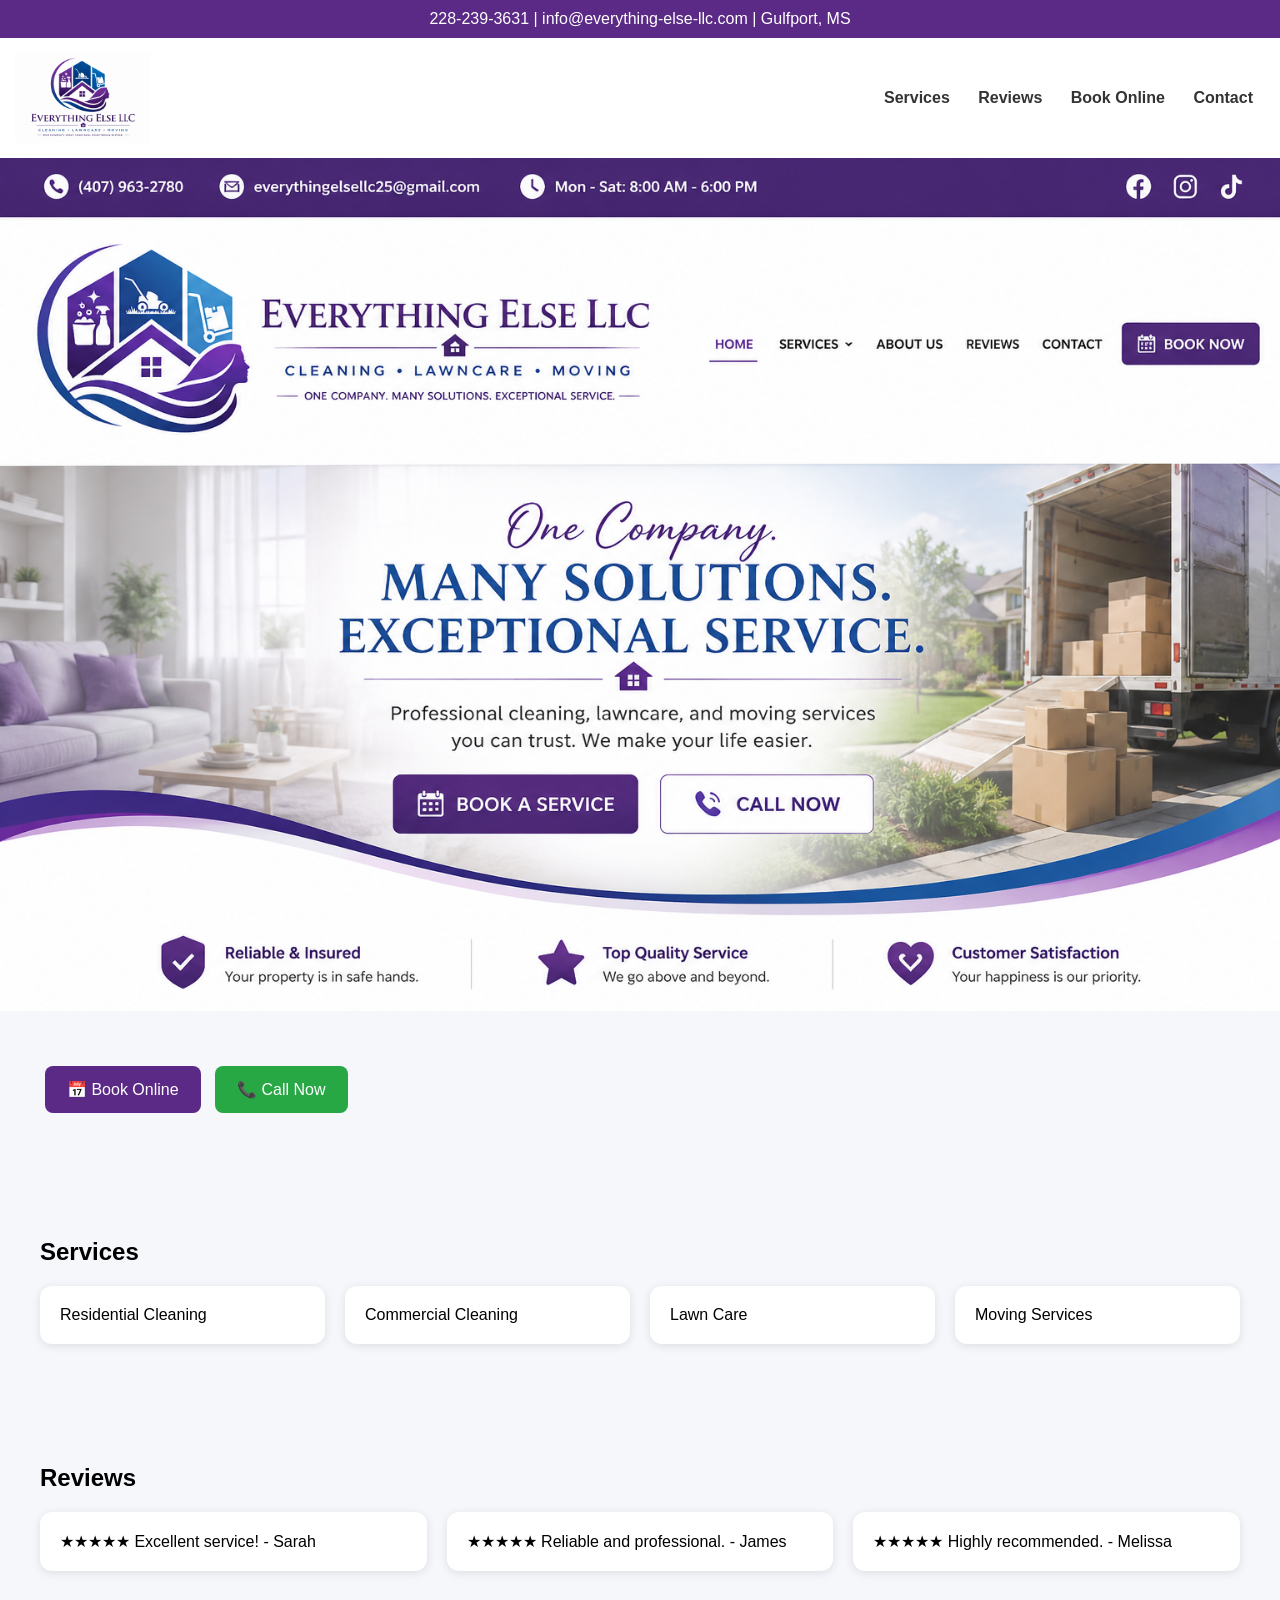
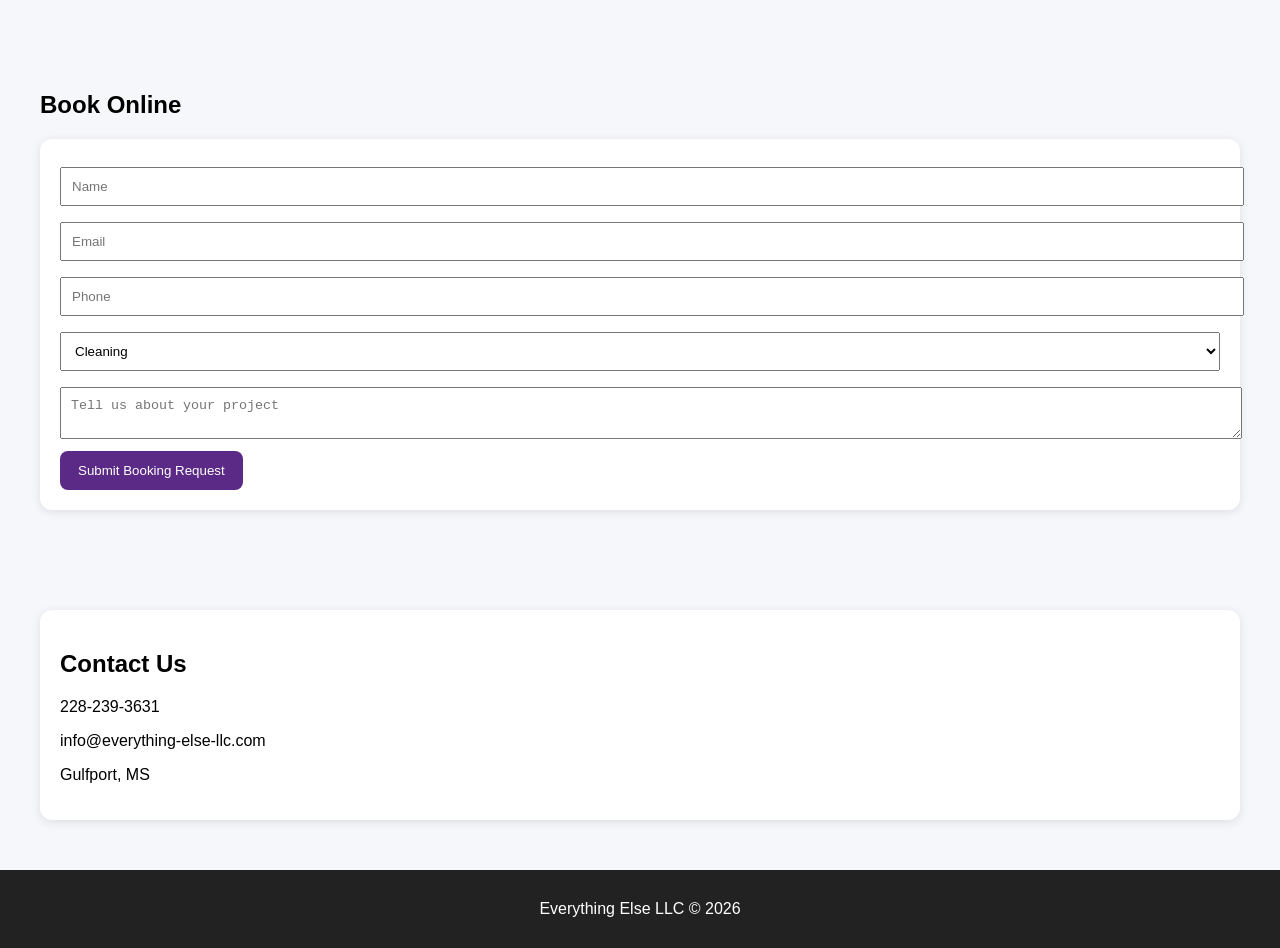
==== index.html @ c2c545cd "Add files via upload" ====
<!DOCTYPE html>
<html>
<head>
<title>Everything Else LLC</title>
<link rel="stylesheet" href="style.css">
</head>
<body>
<div class="topbar">228-239-3631 | info@everything-else-llc.com | Gulfport, MS</div>

<header>
<img src="logo.png" class="logo" alt="Everything Else LLC Logo">
<nav>
<a href="#services">Services</a>
<a href="#reviews">Reviews</a>
<a href="#booking">Book Online</a>
<a href="#contact">Contact</a>
</nav>
</header>

<section class="hero">
<img src="header-image.png" alt="Header Image">
</section>

<section class="section">
<a class="btn book" href="#booking">📅 Book Online</a>
<a class="btn call" href="tel:2282393631">📞 Call Now</a>
</section>

<section id="services" class="section">
<h2>Services</h2>
<div class="grid">
<div class="card">Residential Cleaning</div>
<div class="card">Commercial Cleaning</div>
<div class="card">Lawn Care</div>
<div class="card">Moving Services</div>
</div>
</section>

<section id="reviews" class="section">
<h2>Reviews</h2>
<div class="grid">
<div class="card">★★★★★ Excellent service! - Sarah</div>
<div class="card">★★★★★ Reliable and professional. - James</div>
<div class="card">★★★★★ Highly recommended. - Melissa</div>
</div>
</section>

<section id="booking" class="section">
<h2>Book Online</h2>
<form action="https://formsubmit.co/info@everything-else-llc.com" method="POST" class="card">
<input name="name" placeholder="Name" required>
<input name="email" type="email" placeholder="Email" required>
<input name="phone" placeholder="Phone" required>
<select name="service">
<option>Cleaning</option>
<option>Lawn Care</option>
<option>Moving</option>
</select>
<textarea name="message" placeholder="Tell us about your project"></textarea>
<button type="submit">Submit Booking Request</button>
</form>
</section>

<section id="contact" class="section">
<div class="card">
<h2>Contact Us</h2>
<p>228-239-3631</p>
<p>info@everything-else-llc.com</p>
<p>Gulfport, MS</p>
</div>
</section>

<footer>Everything Else LLC © 2026</footer>
</body>
</html>
---- style.css ----
body{margin:0;font-family:Arial,sans-serif;background:#f5f7fb}
.topbar{background:#5b2a86;color:white;padding:10px;text-align:center}
header{background:white;padding:15px;display:flex;align-items:center;justify-content:space-between;flex-wrap:wrap}
.logo{height:90px}
nav a{margin:0 12px;text-decoration:none;color:#333;font-weight:bold}
.hero img{width:100%;display:block}
.section{max-width:1200px;margin:auto;padding:50px 20px}
.grid{display:grid;grid-template-columns:repeat(auto-fit,minmax(250px,1fr));gap:20px}
.card{background:white;padding:20px;border-radius:12px;box-shadow:0 2px 10px rgba(0,0,0,.1)}
.btn{display:inline-block;padding:14px 22px;border-radius:8px;text-decoration:none;color:white;margin:5px}
.book{background:#5b2a86}.call{background:#28a745}
footer{background:#222;color:white;text-align:center;padding:30px}
input,select,textarea{width:100%;padding:10px;margin:8px 0}
button{background:#5b2a86;color:white;border:none;padding:12px 18px;border-radius:8px}
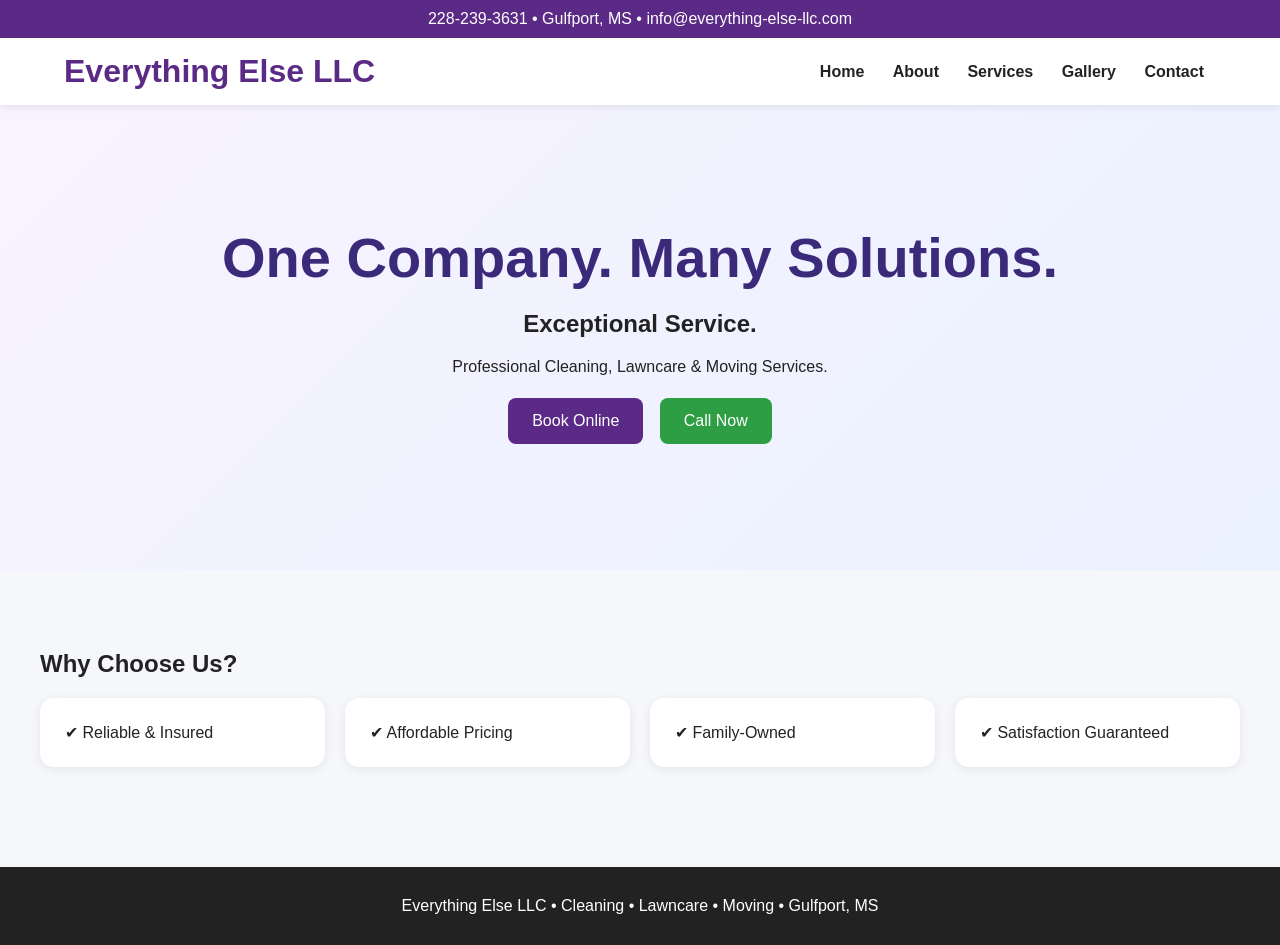
==== commit 111ac2a1: "Add files via upload" ====
--- a/index.html
+++ b/index.html
@@ -1,76 +1,31 @@
+<!DOCTYPE html><html><head><title>Home</title><link rel='stylesheet' href='style.css'></head>
+<body>
+<div class='topbar'>228-239-3631 • Gulfport, MS • info@everything-else-llc.com</div>
+<header><div class='logo'>Everything Else LLC</div>
+<nav>
+<a href='index.html'>Home</a>
+<a href='about.html'>About</a>
+<a href='services.html'>Services</a>
+<a href='gallery.html'>Gallery</a>
+<a href='contact.html'>Contact</a>
+</nav></header>
 
-<!DOCTYPE html>
-<html>
-<head>
-<title>Everything Else LLC</title>
-<link rel="stylesheet" href="style.css">
-</head>
-<body>
-<div class="topbar">228-239-3631 | info@everything-else-llc.com | Gulfport, MS</div>
+<section class='hero'>
+<h1>One Company. Many Solutions.</h1>
+<h2>Exceptional Service.</h2>
+<p>Professional Cleaning, Lawncare & Moving Services.</p>
+<a class='btn book' href='contact.html'>Book Online</a>
+<a class='btn call' href='tel:2282393631'>Call Now</a>
+</section>
+<div class='container'>
+<h2>Why Choose Us?</h2>
+<div class='grid'>
+<div class='card'>✔ Reliable & Insured</div>
+<div class='card'>✔ Affordable Pricing</div>
+<div class='card'>✔ Family-Owned</div>
+<div class='card'>✔ Satisfaction Guaranteed</div>
+</div>
+</div>
 
-<header>
-<img src="logo.png" class="logo" alt="Everything Else LLC Logo">
-<nav>
-<a href="#services">Services</a>
-<a href="#reviews">Reviews</a>
-<a href="#booking">Book Online</a>
-<a href="#contact">Contact</a>
-</nav>
-</header>
-
-<section class="hero">
-<img src="header-image.png" alt="Header Image">
-</section>
-
-<section class="section">
-<a class="btn book" href="#booking">📅 Book Online</a>
-<a class="btn call" href="tel:2282393631">📞 Call Now</a>
-</section>
-
-<section id="services" class="section">
-<h2>Services</h2>
-<div class="grid">
-<div class="card">Residential Cleaning</div>
-<div class="card">Commercial Cleaning</div>
-<div class="card">Lawn Care</div>
-<div class="card">Moving Services</div>
-</div>
-</section>
-
-<section id="reviews" class="section">
-<h2>Reviews</h2>
-<div class="grid">
-<div class="card">★★★★★ Excellent service! - Sarah</div>
-<div class="card">★★★★★ Reliable and professional. - James</div>
-<div class="card">★★★★★ Highly recommended. - Melissa</div>
-</div>
-</section>
-
-<section id="booking" class="section">
-<h2>Book Online</h2>
-<form action="https://formsubmit.co/info@everything-else-llc.com" method="POST" class="card">
-<input name="name" placeholder="Name" required>
-<input name="email" type="email" placeholder="Email" required>
-<input name="phone" placeholder="Phone" required>
-<select name="service">
-<option>Cleaning</option>
-<option>Lawn Care</option>
-<option>Moving</option>
-</select>
-<textarea name="message" placeholder="Tell us about your project"></textarea>
-<button type="submit">Submit Booking Request</button>
-</form>
-</section>
-
-<section id="contact" class="section">
-<div class="card">
-<h2>Contact Us</h2>
-<p>228-239-3631</p>
-<p>info@everything-else-llc.com</p>
-<p>Gulfport, MS</p>
-</div>
-</section>
-
-<footer>Everything Else LLC © 2026</footer>
-</body>
-</html>
+<footer>Everything Else LLC • Cleaning • Lawncare • Moving • Gulfport, MS</footer>
+</body></html>
--- a/style.css
+++ b/style.css
@@ -1,15 +1,18 @@
 
-body{margin:0;font-family:Arial,sans-serif;background:#f5f7fb}
-.topbar{background:#5b2a86;color:white;padding:10px;text-align:center}
-header{background:white;padding:15px;display:flex;align-items:center;justify-content:space-between;flex-wrap:wrap}
-.logo{height:90px}
-nav a{margin:0 12px;text-decoration:none;color:#333;font-weight:bold}
-.hero img{width:100%;display:block}
-.section{max-width:1200px;margin:auto;padding:50px 20px}
+body{margin:0;font-family:Arial,sans-serif;background:#f5f7fb;color:#222}
+.topbar{background:#5b2a86;color:#fff;padding:10px;text-align:center}
+header{background:#fff;display:flex;justify-content:space-between;align-items:center;padding:15px 5%;box-shadow:0 2px 8px rgba(0,0,0,.08);position:sticky;top:0}
+.logo{font-size:32px;font-weight:bold;color:#5b2a86}
+nav a{margin:0 12px;text-decoration:none;color:#222;font-weight:bold}
+.hero{padding:120px 20px;text-align:center;background:linear-gradient(135deg,#f8f3ff,#eaf1ff)}
+.hero h1{font-size:56px;margin:0;color:#3b2a7a}
+.btn{display:inline-block;padding:14px 24px;border-radius:8px;text-decoration:none;color:#fff;margin:6px}
+.book{background:#5b2a86}.call{background:#2e9e44}
+.container{max-width:1200px;margin:auto;padding:60px 20px}
 .grid{display:grid;grid-template-columns:repeat(auto-fit,minmax(250px,1fr));gap:20px}
-.card{background:white;padding:20px;border-radius:12px;box-shadow:0 2px 10px rgba(0,0,0,.1)}
-.btn{display:inline-block;padding:14px 22px;border-radius:8px;text-decoration:none;color:white;margin:5px}
-.book{background:#5b2a86}.call{background:#28a745}
-footer{background:#222;color:white;text-align:center;padding:30px}
-input,select,textarea{width:100%;padding:10px;margin:8px 0}
-button{background:#5b2a86;color:white;border:none;padding:12px 18px;border-radius:8px}
+.card{background:#fff;padding:25px;border-radius:14px;box-shadow:0 2px 10px rgba(0,0,0,.08)}
+.gallery{height:220px;background:#ddd;border-radius:12px;display:flex;align-items:center;justify-content:center}
+.testimonial{border-left:4px solid #5b2a86}
+form input,form textarea,form select{width:100%;padding:12px;margin:8px 0}
+button{background:#5b2a86;color:#fff;border:none;padding:14px 20px;border-radius:8px}
+footer{background:#222;color:#fff;text-align:center;padding:30px;margin-top:40px}
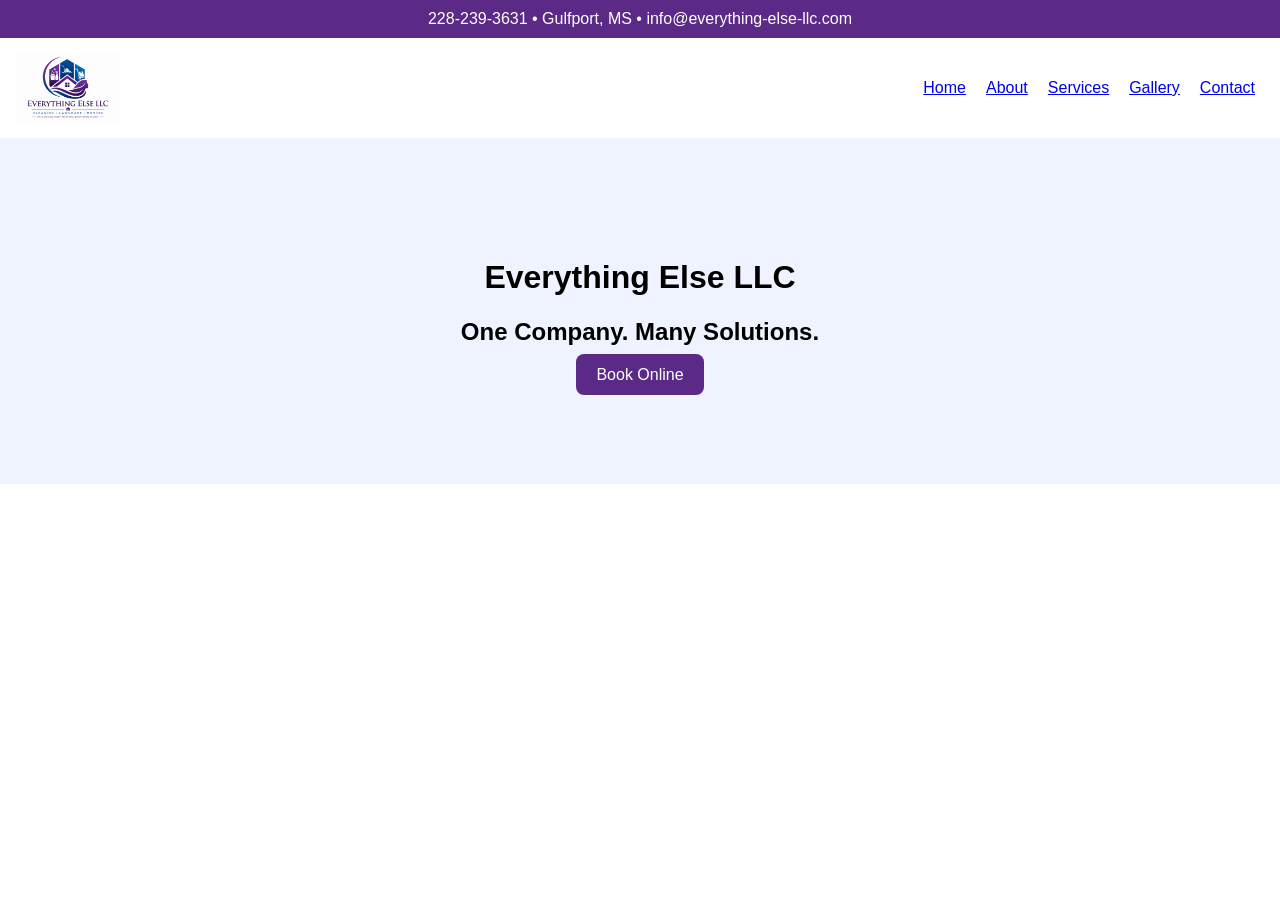
==== commit 58461456: "Add files via upload" ====
--- a/index.html
+++ b/index.html
@@ -1,31 +1 @@
-<!DOCTYPE html><html><head><title>Home</title><link rel='stylesheet' href='style.css'></head>
-<body>
-<div class='topbar'>228-239-3631 • Gulfport, MS • info@everything-else-llc.com</div>
-<header><div class='logo'>Everything Else LLC</div>
-<nav>
-<a href='index.html'>Home</a>
-<a href='about.html'>About</a>
-<a href='services.html'>Services</a>
-<a href='gallery.html'>Gallery</a>
-<a href='contact.html'>Contact</a>
-</nav></header>
-
-<section class='hero'>
-<h1>One Company. Many Solutions.</h1>
-<h2>Exceptional Service.</h2>
-<p>Professional Cleaning, Lawncare & Moving Services.</p>
-<a class='btn book' href='contact.html'>Book Online</a>
-<a class='btn call' href='tel:2282393631'>Call Now</a>
-</section>
-<div class='container'>
-<h2>Why Choose Us?</h2>
-<div class='grid'>
-<div class='card'>✔ Reliable & Insured</div>
-<div class='card'>✔ Affordable Pricing</div>
-<div class='card'>✔ Family-Owned</div>
-<div class='card'>✔ Satisfaction Guaranteed</div>
-</div>
-</div>
-
-<footer>Everything Else LLC • Cleaning • Lawncare • Moving • Gulfport, MS</footer>
-</body></html>+<html><head><link rel='stylesheet' href='style.css'></head><body><div class='topbar'>228-239-3631 • Gulfport, MS • info@everything-else-llc.com</div><header><div><img src='logo.png' class='logo'></div><nav><a href='index.html'>Home</a><a href='about.html'>About</a><a href='services.html'>Services</a><a href='gallery.html'>Gallery</a><a href='contact.html'>Contact</a></nav></header><div class='hero'><h1>Everything Else LLC</h1><h2>One Company. Many Solutions.</h2><a class='btn' href='contact.html'>Book Online</a></div></body></html>
--- a/style.css
+++ b/style.css
@@ -1,18 +1 @@
-
-body{margin:0;font-family:Arial,sans-serif;background:#f5f7fb;color:#222}
-.topbar{background:#5b2a86;color:#fff;padding:10px;text-align:center}
-header{background:#fff;display:flex;justify-content:space-between;align-items:center;padding:15px 5%;box-shadow:0 2px 8px rgba(0,0,0,.08);position:sticky;top:0}
-.logo{font-size:32px;font-weight:bold;color:#5b2a86}
-nav a{margin:0 12px;text-decoration:none;color:#222;font-weight:bold}
-.hero{padding:120px 20px;text-align:center;background:linear-gradient(135deg,#f8f3ff,#eaf1ff)}
-.hero h1{font-size:56px;margin:0;color:#3b2a7a}
-.btn{display:inline-block;padding:14px 24px;border-radius:8px;text-decoration:none;color:#fff;margin:6px}
-.book{background:#5b2a86}.call{background:#2e9e44}
-.container{max-width:1200px;margin:auto;padding:60px 20px}
-.grid{display:grid;grid-template-columns:repeat(auto-fit,minmax(250px,1fr));gap:20px}
-.card{background:#fff;padding:25px;border-radius:14px;box-shadow:0 2px 10px rgba(0,0,0,.08)}
-.gallery{height:220px;background:#ddd;border-radius:12px;display:flex;align-items:center;justify-content:center}
-.testimonial{border-left:4px solid #5b2a86}
-form input,form textarea,form select{width:100%;padding:12px;margin:8px 0}
-button{background:#5b2a86;color:#fff;border:none;padding:14px 20px;border-radius:8px}
-footer{background:#222;color:#fff;text-align:center;padding:30px;margin-top:40px}
+body{font-family:Arial;margin:0}.topbar{background:#5b2a86;color:#fff;padding:10px;text-align:center}header{display:flex;justify-content:space-between;align-items:center;padding:15px}nav a{margin:0 10px}.logo{height:70px}.container{max-width:1200px;margin:auto;padding:40px 20px}.grid{display:grid;grid-template-columns:repeat(auto-fit,minmax(250px,1fr));gap:20px}.card{background:#f5f5f5;padding:20px;border-radius:10px}.hero{text-align:center;padding:100px 20px;background:#eef3ff}.btn{padding:12px 20px;background:#5b2a86;color:white;text-decoration:none;border-radius:8px}
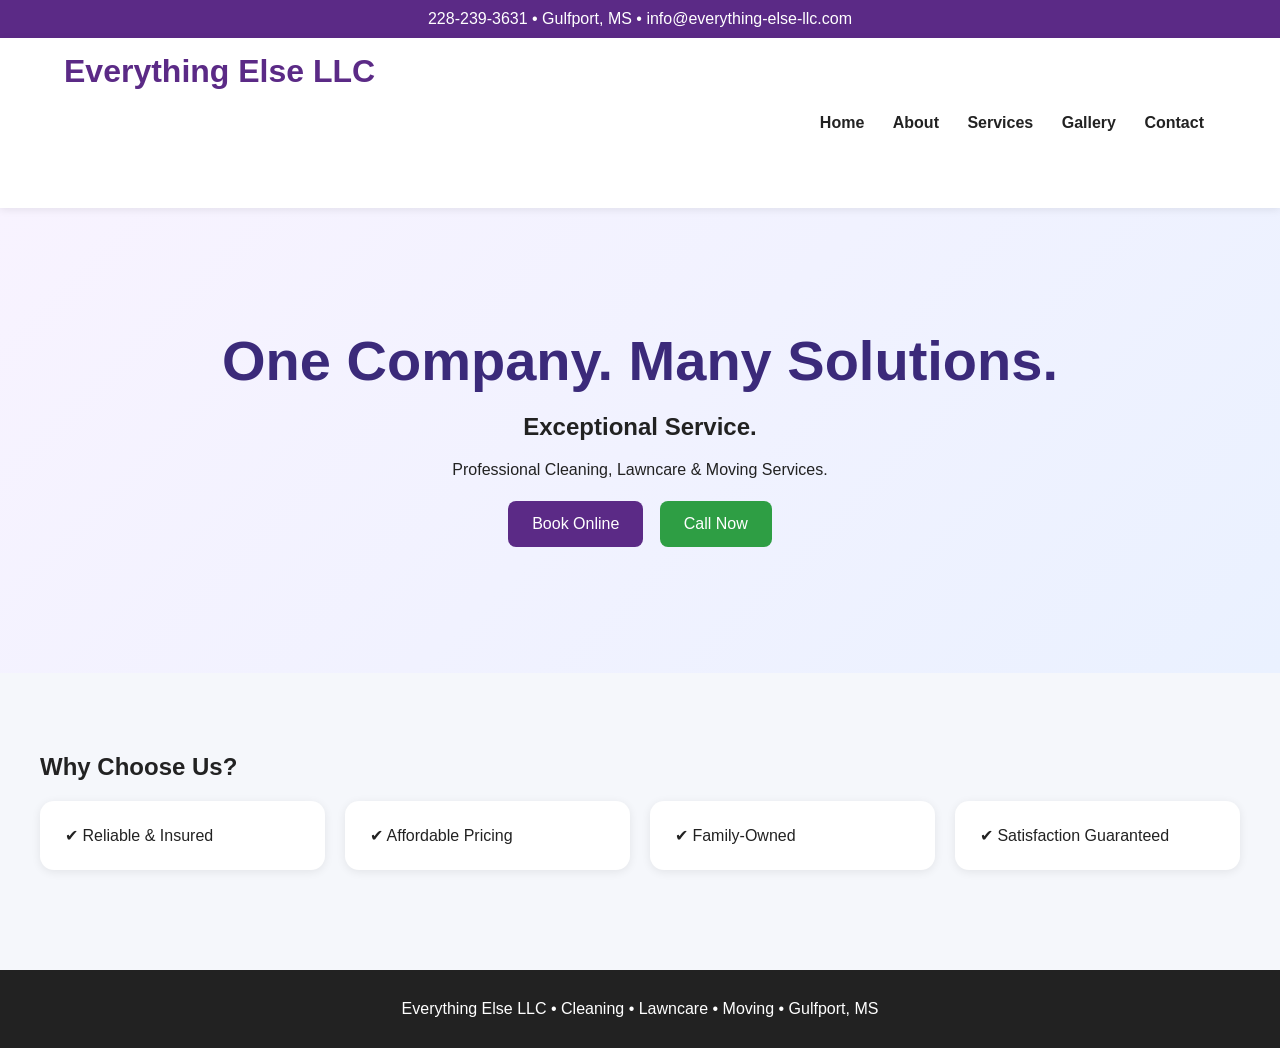
==== commit bebe8adf: "Add files via upload" ====
--- a/index.html
+++ b/index.html
@@ -1 +1,31 @@
-<html><head><link rel='stylesheet' href='style.css'></head><body><div class='topbar'>228-239-3631 • Gulfport, MS • info@everything-else-llc.com</div><header><div><img src='logo.png' class='logo'></div><nav><a href='index.html'>Home</a><a href='about.html'>About</a><a href='services.html'>Services</a><a href='gallery.html'>Gallery</a><a href='contact.html'>Contact</a></nav></header><div class='hero'><h1>Everything Else LLC</h1><h2>One Company. Many Solutions.</h2><a class='btn' href='contact.html'>Book Online</a></div></body></html>+<!DOCTYPE html><html><head><title>Home</title><link rel='stylesheet' href='style.css'></head>
+<body>
+<div class='topbar'>228-239-3631 • Gulfport, MS • info@everything-else-llc.com</div>
+<header><div class='logo'>Everything Else LLC</div>
+<nav>
+<a href='index.html'>Home</a>
+<a href='about.html'>About</a>
+<a href='services.html'>Services</a>
+<a href='gallery.html'>Gallery</a>
+<a href='contact.html'>Contact</a>
+</nav></header>
+
+<section class='hero'>
+<h1>One Company. Many Solutions.</h1>
+<h2>Exceptional Service.</h2>
+<p>Professional Cleaning, Lawncare & Moving Services.</p>
+<a class='btn book' href='contact.html'>Book Online</a>
+<a class='btn call' href='tel:2282393631'>Call Now</a>
+</section>
+<div class='container'>
+<h2>Why Choose Us?</h2>
+<div class='grid'>
+<div class='card'>✔ Reliable & Insured</div>
+<div class='card'>✔ Affordable Pricing</div>
+<div class='card'>✔ Family-Owned</div>
+<div class='card'>✔ Satisfaction Guaranteed</div>
+</div>
+</div>
+
+<footer>Everything Else LLC • Cleaning • Lawncare • Moving • Gulfport, MS</footer>
+</body></html>
--- a/style.css
+++ b/style.css
@@ -1 +1,20 @@
-body{font-family:Arial;margin:0}.topbar{background:#5b2a86;color:#fff;padding:10px;text-align:center}header{display:flex;justify-content:space-between;align-items:center;padding:15px}nav a{margin:0 10px}.logo{height:70px}.container{max-width:1200px;margin:auto;padding:40px 20px}.grid{display:grid;grid-template-columns:repeat(auto-fit,minmax(250px,1fr));gap:20px}.card{background:#f5f5f5;padding:20px;border-radius:10px}.hero{text-align:center;padding:100px 20px;background:#eef3ff}.btn{padding:12px 20px;background:#5b2a86;color:white;text-decoration:none;border-radius:8px}+
+body{margin:0;font-family:Arial,sans-serif;background:#f5f7fb;color:#222}
+.topbar{background:#5b2a86;color:#fff;padding:10px;text-align:center}
+header{background:#fff;display:flex;justify-content:space-between;align-items:center;padding:15px 5%;box-shadow:0 2px 8px rgba(0,0,0,.08);position:sticky;top:0}
+.logo{font-size:32px;font-weight:bold;color:#5b2a86}
+nav a{margin:0 12px;text-decoration:none;color:#222;font-weight:bold}
+.hero{padding:120px 20px;text-align:center;background:linear-gradient(135deg,#f8f3ff,#eaf1ff)}
+.hero h1{font-size:56px;margin:0;color:#3b2a7a}
+.btn{display:inline-block;padding:14px 24px;border-radius:8px;text-decoration:none;color:#fff;margin:6px}
+.book{background:#5b2a86}.call{background:#2e9e44}
+.container{max-width:1200px;margin:auto;padding:60px 20px}
+.grid{display:grid;grid-template-columns:repeat(auto-fit,minmax(250px,1fr));gap:20px}
+.card{background:#fff;padding:25px;border-radius:14px;box-shadow:0 2px 10px rgba(0,0,0,.08)}
+.gallery{height:220px;background:#ddd;border-radius:12px;display:flex;align-items:center;justify-content:center}
+.testimonial{border-left:4px solid #5b2a86}
+form input,form textarea,form select{width:100%;padding:12px;margin:8px 0}
+button{background:#5b2a86;color:#fff;border:none;padding:14px 20px;border-radius:8px}
+footer{background:#222;color:#fff;text-align:center;padding:30px;margin-top:40px}
+
+.logo,.logo img,.site-logo{height:140px !important;max-height:140px !important;width:auto !important;}
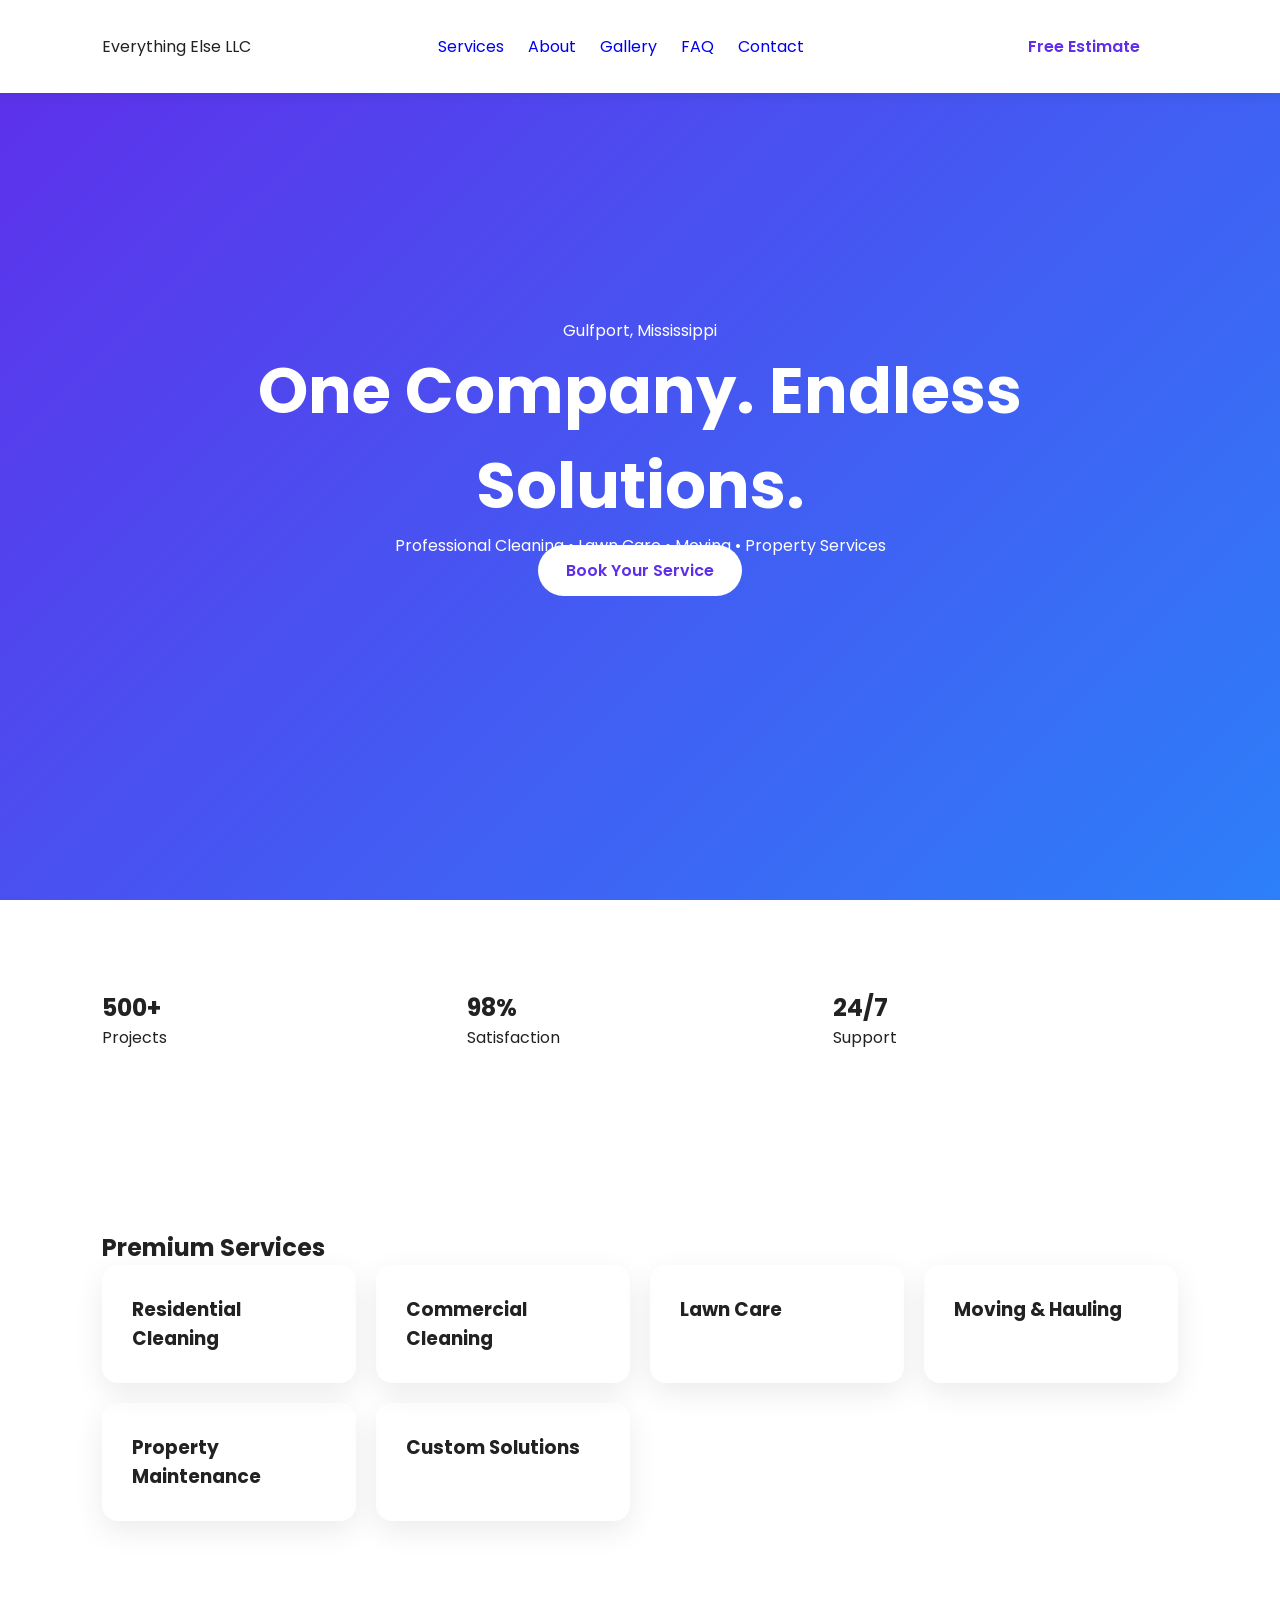
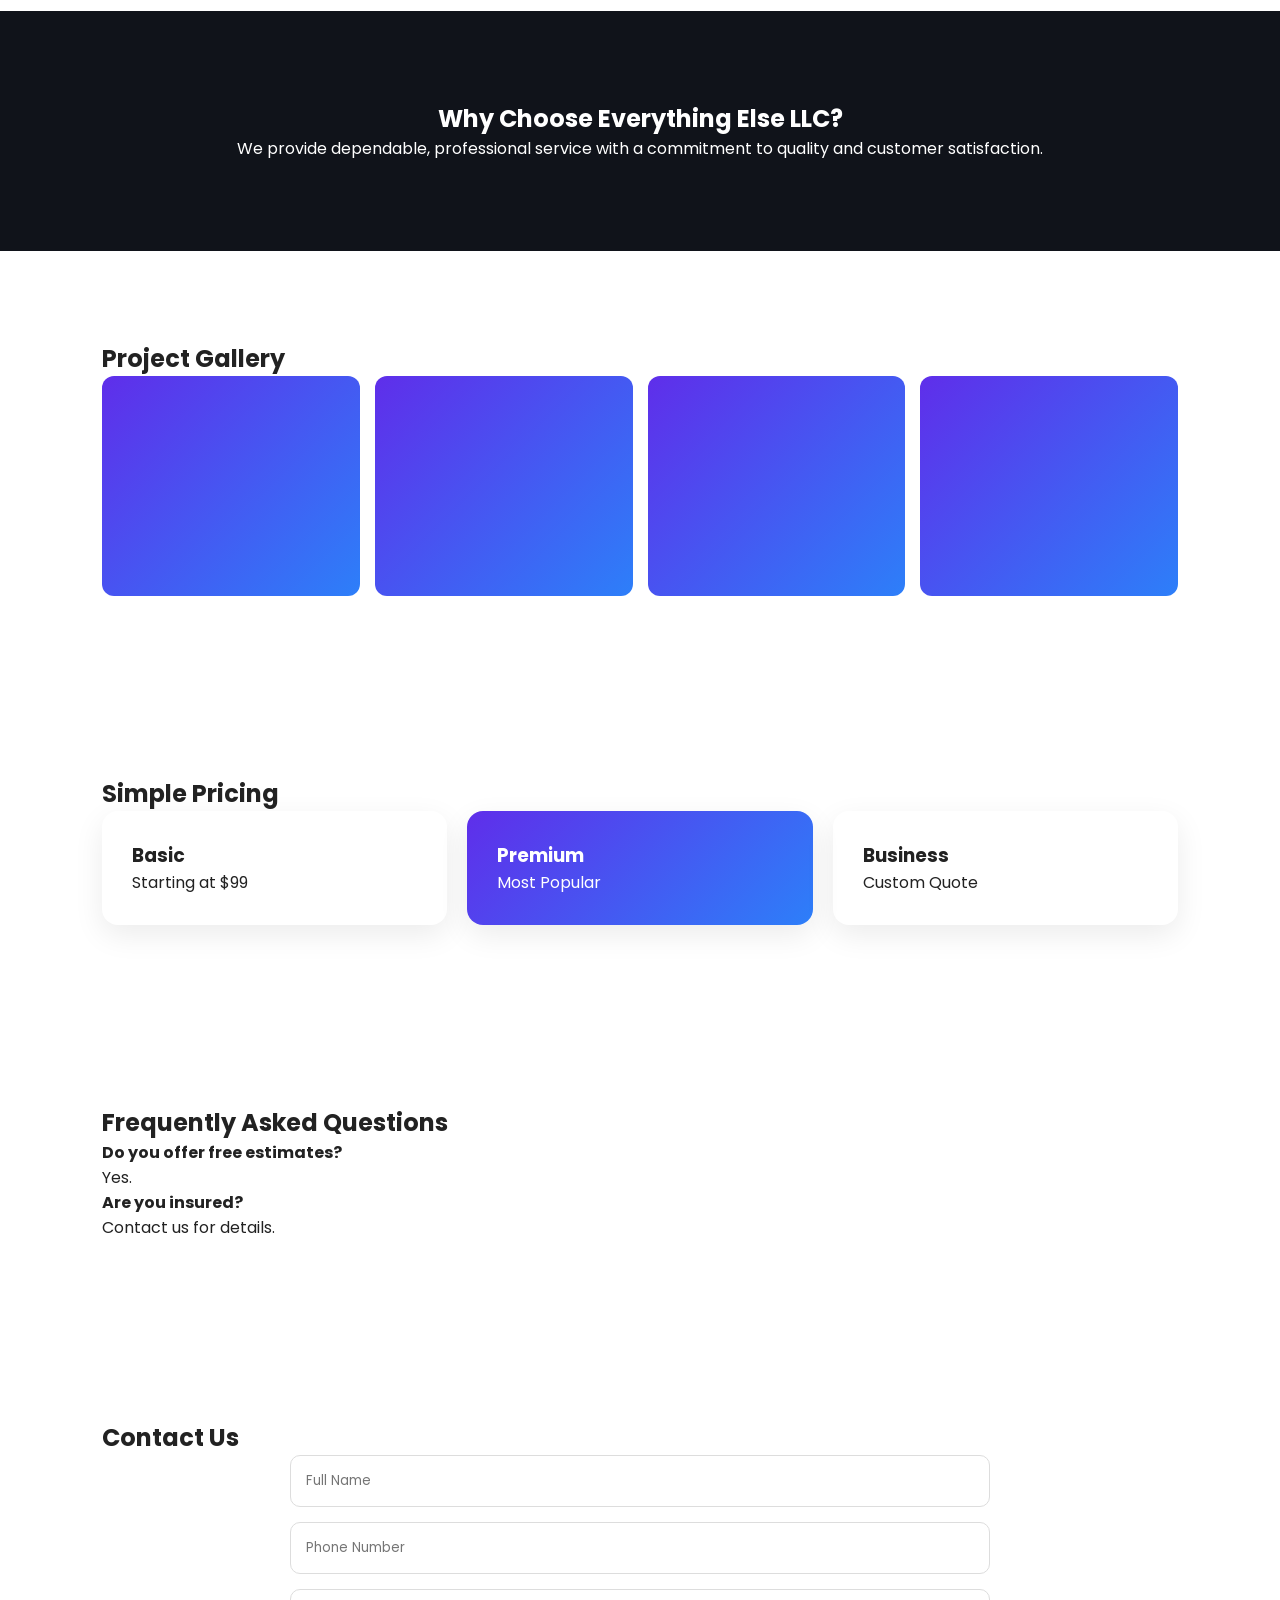
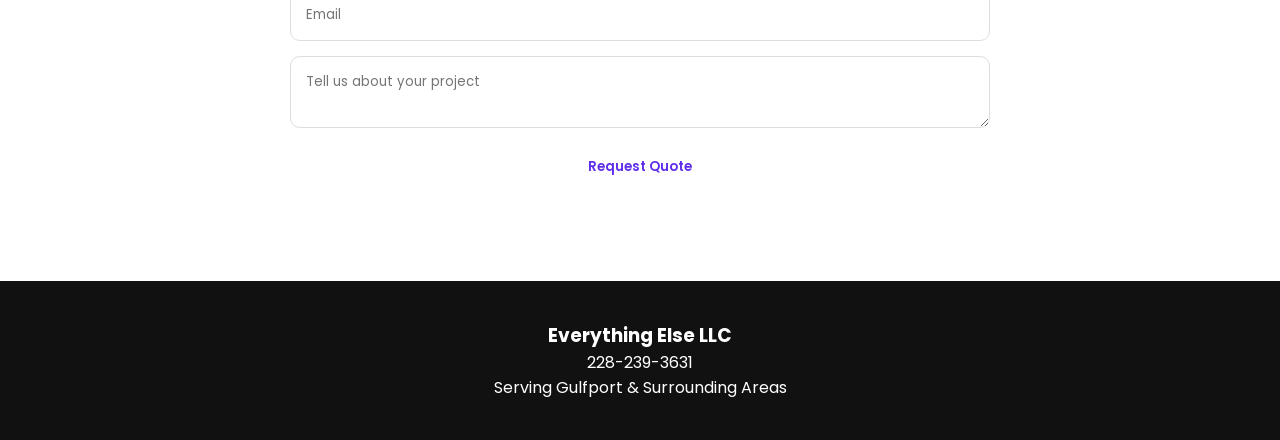
==== commit fa90aede: "Add files via upload" ====
--- a/index.html
+++ b/index.html
@@ -1,31 +1,98 @@
-<!DOCTYPE html><html><head><title>Home</title><link rel='stylesheet' href='style.css'></head>
+<!DOCTYPE html>
+<html lang="en">
+<head>
+<meta charset="UTF-8">
+<meta name="viewport" content="width=device-width, initial-scale=1.0">
+<title>Everything Else LLC | Premium Services</title>
+<link rel="stylesheet" href="style.css">
+<link rel="preconnect" href="https://fonts.googleapis.com">
+<link href="https://fonts.googleapis.com/css2?family=Poppins:wght@300;400;600;700&display=swap" rel="stylesheet">
+<script defer src="script.js"></script>
+</head>
 <body>
-<div class='topbar'>228-239-3631 • Gulfport, MS • info@everything-else-llc.com</div>
-<header><div class='logo'>Everything Else LLC</div>
+
+<header>
+<div class="logo">Everything Else LLC</div>
 <nav>
-<a href='index.html'>Home</a>
-<a href='about.html'>About</a>
-<a href='services.html'>Services</a>
-<a href='gallery.html'>Gallery</a>
-<a href='contact.html'>Contact</a>
-</nav></header>
+<a href="#services">Services</a>
+<a href="#about">About</a>
+<a href="#gallery">Gallery</a>
+<a href="#faq">FAQ</a>
+<a href="#contact">Contact</a>
+</nav>
+<a class="cta">Free Estimate</a>
+</header>
 
-<section class='hero'>
-<h1>One Company. Many Solutions.</h1>
-<h2>Exceptional Service.</h2>
-<p>Professional Cleaning, Lawncare & Moving Services.</p>
-<a class='btn book' href='contact.html'>Book Online</a>
-<a class='btn call' href='tel:2282393631'>Call Now</a>
+<section class="hero">
+<div class="hero-content">
+<span>Gulfport, Mississippi</span>
+<h1>One Company. Endless Solutions.</h1>
+<p>Professional Cleaning • Lawn Care • Moving • Property Services</p>
+<a class="hero-btn">Book Your Service</a>
+</div>
 </section>
-<div class='container'>
-<h2>Why Choose Us?</h2>
-<div class='grid'>
-<div class='card'>✔ Reliable & Insured</div>
-<div class='card'>✔ Affordable Pricing</div>
-<div class='card'>✔ Family-Owned</div>
-<div class='card'>✔ Satisfaction Guaranteed</div>
+
+<section class="stats">
+<div><h2>500+</h2><p>Projects</p></div>
+<div><h2>98%</h2><p>Satisfaction</p></div>
+<div><h2>24/7</h2><p>Support</p></div>
+</section>
+
+<section id="services">
+<h2>Premium Services</h2>
+<div class="grid">
+<div class="card"><h3>Residential Cleaning</h3></div>
+<div class="card"><h3>Commercial Cleaning</h3></div>
+<div class="card"><h3>Lawn Care</h3></div>
+<div class="card"><h3>Moving & Hauling</h3></div>
+<div class="card"><h3>Property Maintenance</h3></div>
+<div class="card"><h3>Custom Solutions</h3></div>
 </div>
+</section>
+
+<section id="about" class="dark">
+<h2>Why Choose Everything Else LLC?</h2>
+<p>We provide dependable, professional service with a commitment to quality and customer satisfaction.</p>
+</section>
+
+<section id="gallery">
+<h2>Project Gallery</h2>
+<div class="gallery">
+<div></div><div></div><div></div><div></div>
 </div>
+</section>
 
-<footer>Everything Else LLC • Cleaning • Lawncare • Moving • Gulfport, MS</footer>
-</body></html>+<section class="pricing">
+<h2>Simple Pricing</h2>
+<div class="grid">
+<div class="card"><h3>Basic</h3><p>Starting at $99</p></div>
+<div class="card featured"><h3>Premium</h3><p>Most Popular</p></div>
+<div class="card"><h3>Business</h3><p>Custom Quote</p></div>
+</div>
+</section>
+
+<section id="faq">
+<h2>Frequently Asked Questions</h2>
+<div class="faq-item"><strong>Do you offer free estimates?</strong><p>Yes.</p></div>
+<div class="faq-item"><strong>Are you insured?</strong><p>Contact us for details.</p></div>
+</section>
+
+<section id="contact">
+<h2>Contact Us</h2>
+<form>
+<input placeholder="Full Name">
+<input placeholder="Phone Number">
+<input placeholder="Email">
+<textarea placeholder="Tell us about your project"></textarea>
+<button>Request Quote</button>
+</form>
+</section>
+
+<footer>
+<h3>Everything Else LLC</h3>
+<p>228-239-3631</p>
+<p>Serving Gulfport & Surrounding Areas</p>
+</footer>
+
+</body>
+</html>
--- a/style.css
+++ b/style.css
@@ -1,20 +1,18 @@
 
-body{margin:0;font-family:Arial,sans-serif;background:#f5f7fb;color:#222}
-.topbar{background:#5b2a86;color:#fff;padding:10px;text-align:center}
-header{background:#fff;display:flex;justify-content:space-between;align-items:center;padding:15px 5%;box-shadow:0 2px 8px rgba(0,0,0,.08);position:sticky;top:0}
-.logo{font-size:32px;font-weight:bold;color:#5b2a86}
-nav a{margin:0 12px;text-decoration:none;color:#222;font-weight:bold}
-.hero{padding:120px 20px;text-align:center;background:linear-gradient(135deg,#f8f3ff,#eaf1ff)}
-.hero h1{font-size:56px;margin:0;color:#3b2a7a}
-.btn{display:inline-block;padding:14px 24px;border-radius:8px;text-decoration:none;color:#fff;margin:6px}
-.book{background:#5b2a86}.call{background:#2e9e44}
-.container{max-width:1200px;margin:auto;padding:60px 20px}
-.grid{display:grid;grid-template-columns:repeat(auto-fit,minmax(250px,1fr));gap:20px}
-.card{background:#fff;padding:25px;border-radius:14px;box-shadow:0 2px 10px rgba(0,0,0,.08)}
-.gallery{height:220px;background:#ddd;border-radius:12px;display:flex;align-items:center;justify-content:center}
-.testimonial{border-left:4px solid #5b2a86}
-form input,form textarea,form select{width:100%;padding:12px;margin:8px 0}
-button{background:#5b2a86;color:#fff;border:none;padding:14px 20px;border-radius:8px}
-footer{background:#222;color:#fff;text-align:center;padding:30px;margin-top:40px}
-
-.logo,.logo img,.site-logo{height:140px !important;max-height:140px !important;width:auto !important;}
+*{margin:0;padding:0;box-sizing:border-box;font-family:Poppins,sans-serif}
+body{background:#fff;color:#222}
+header{display:flex;justify-content:space-between;align-items:center;padding:20px 8%;position:fixed;width:100%;background:white;box-shadow:0 2px 12px rgba(0,0,0,.08);z-index:1000}
+nav a,.cta{text-decoration:none;margin:0 10px}
+.hero{height:100vh;background:linear-gradient(135deg,#5f2eea,#2d7ff9);display:flex;align-items:center;justify-content:center;text-align:center;color:white}
+.hero h1{font-size:4rem}
+.hero-btn,.cta,button{background:white;color:#5f2eea;padding:14px 28px;border-radius:30px;border:none;font-weight:600}
+section{padding:90px 8%}
+.stats,.grid{display:grid;grid-template-columns:repeat(auto-fit,minmax(220px,1fr));gap:20px}
+.card{padding:30px;border-radius:16px;box-shadow:0 10px 30px rgba(0,0,0,.08)}
+.featured{background:linear-gradient(135deg,#5f2eea,#2d7ff9);color:white}
+.dark{background:#10131a;color:white;text-align:center}
+.gallery{display:grid;grid-template-columns:repeat(4,1fr);gap:15px}
+.gallery div{height:220px;background:linear-gradient(135deg,#5f2eea,#2d7ff9);border-radius:12px}
+form{display:flex;flex-direction:column;gap:15px;max-width:700px;margin:auto}
+input,textarea{padding:15px;border:1px solid #ddd;border-radius:10px}
+footer{background:#111;color:white;text-align:center;padding:40px}
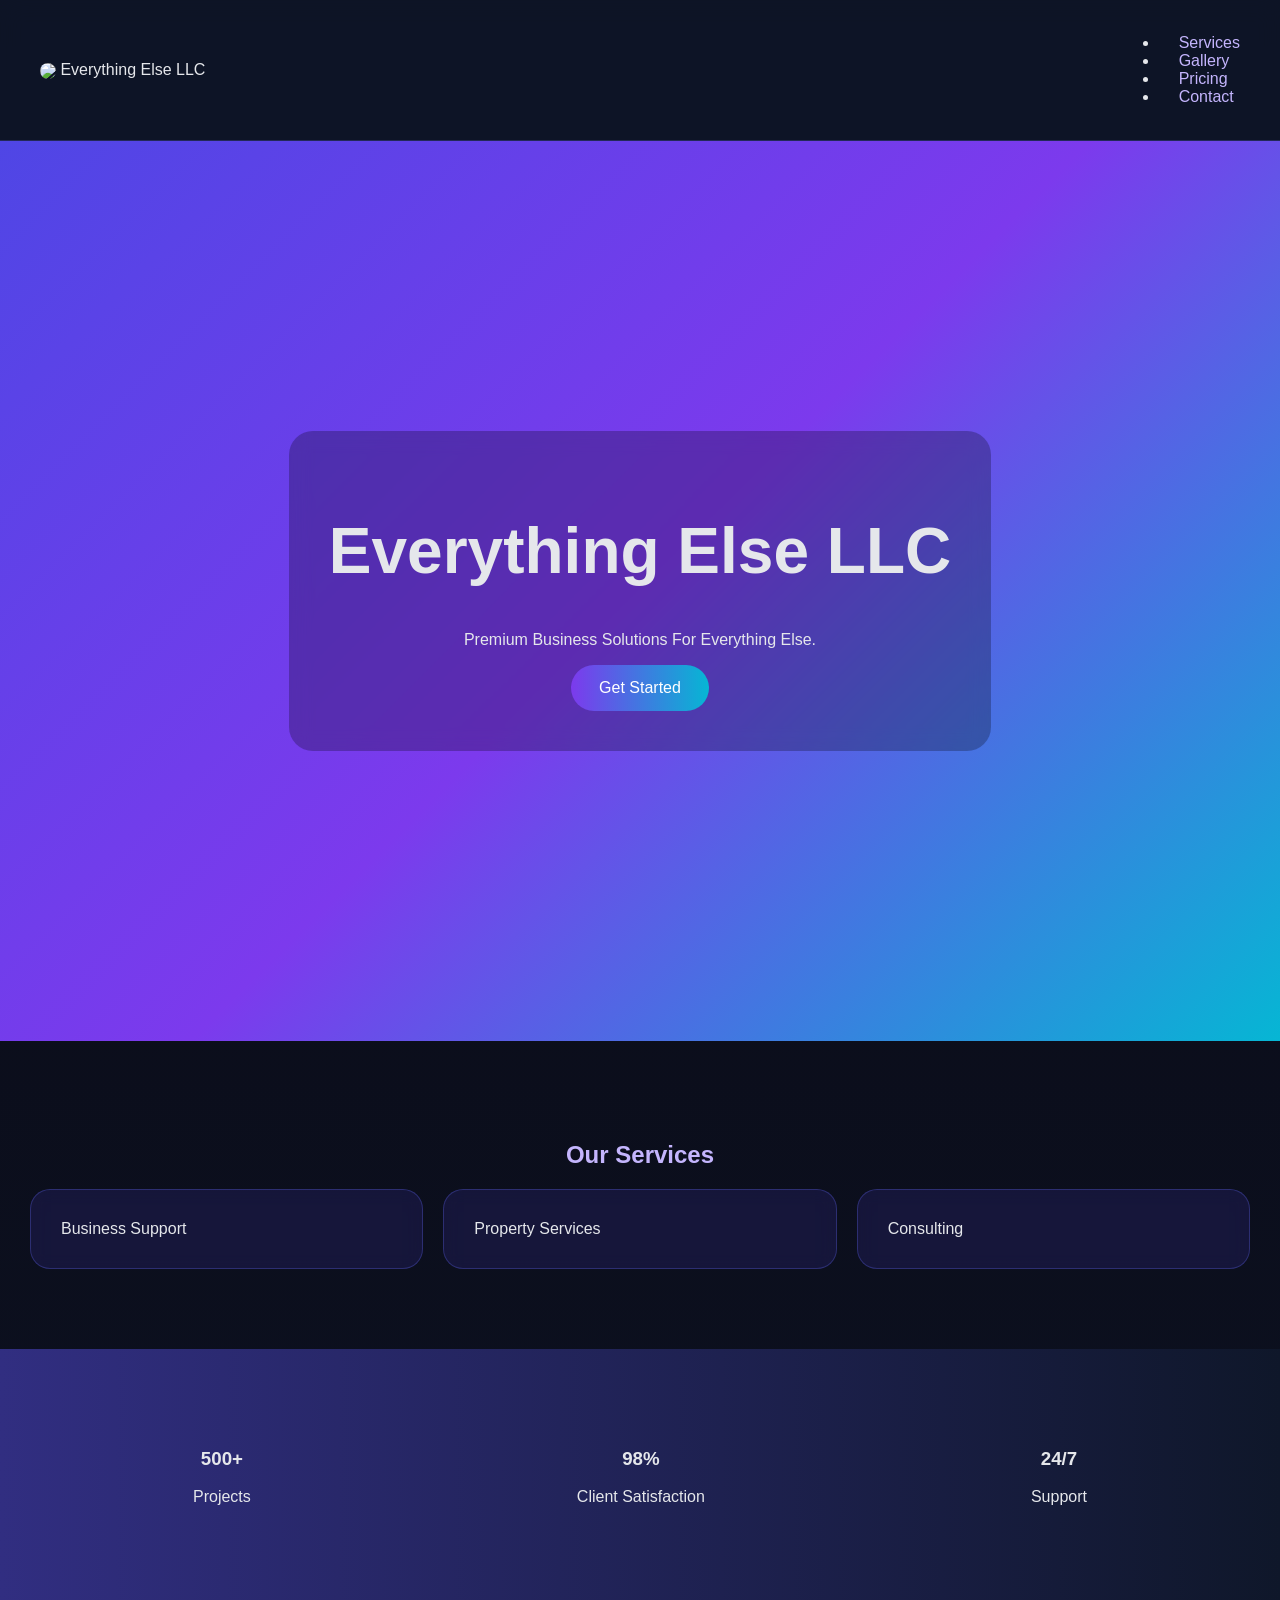
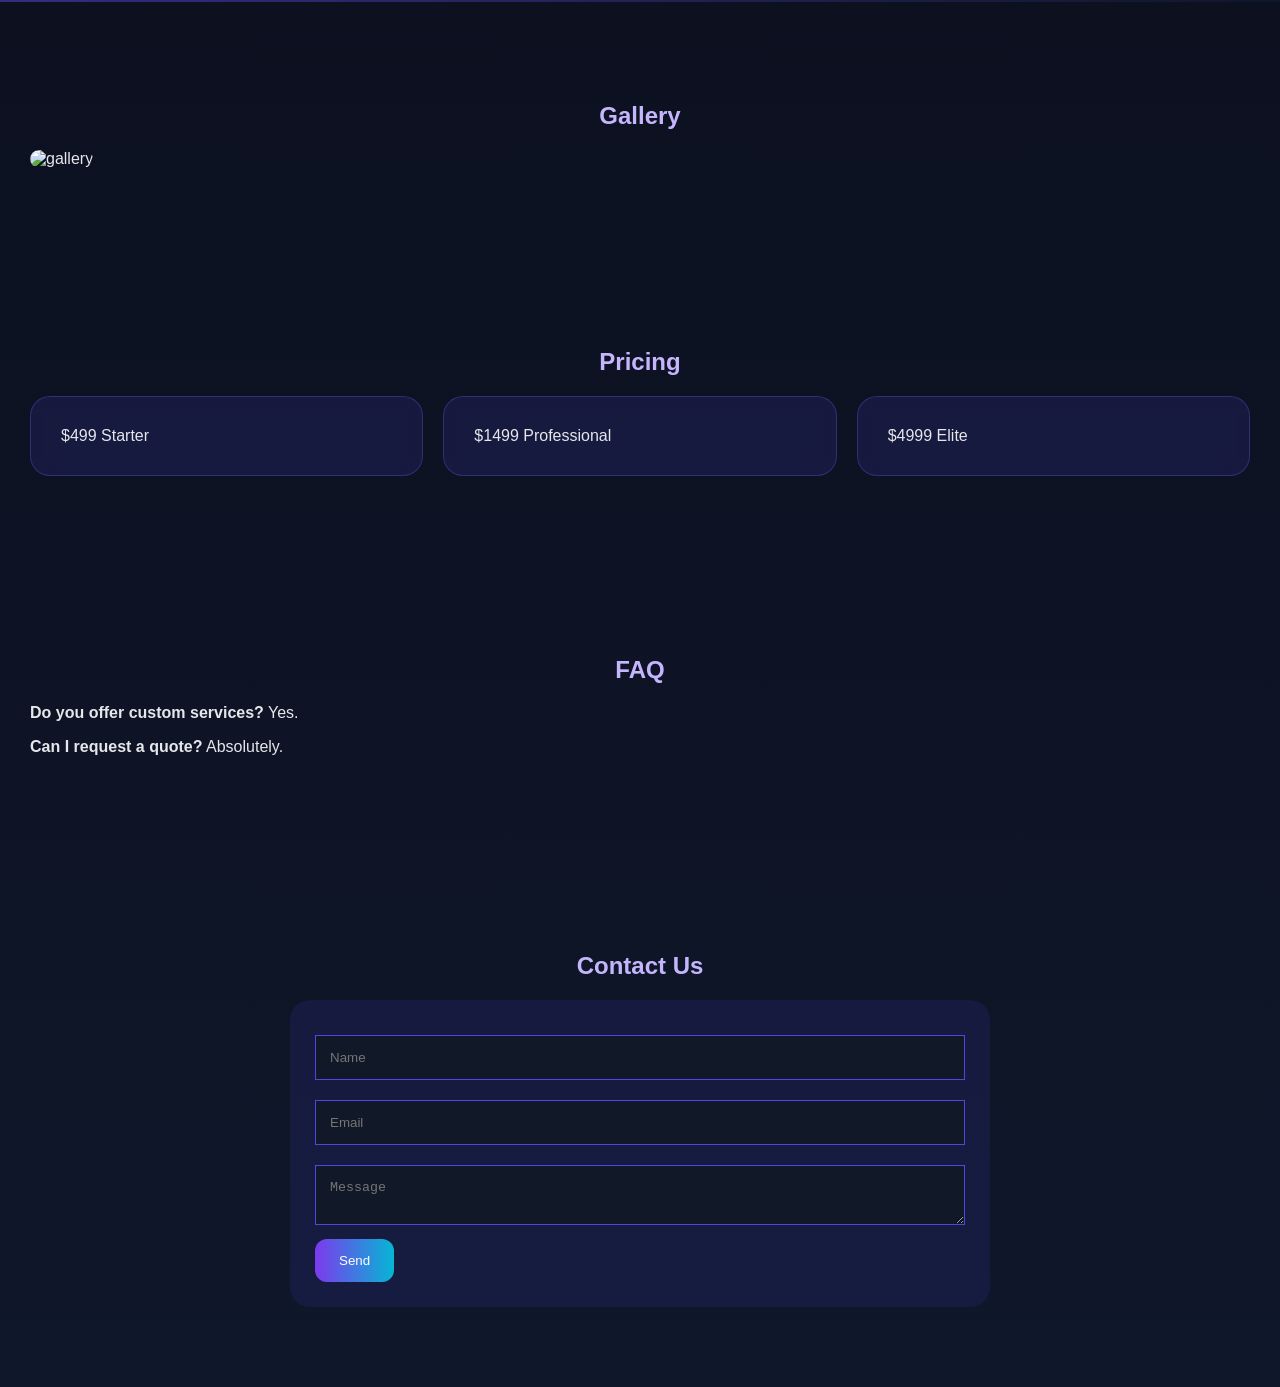
==== commit 1cf3288d: "Add files via upload" ====
--- a/index.html
+++ b/index.html
@@ -3,96 +3,73 @@
 <head>
 <meta charset="UTF-8">
 <meta name="viewport" content="width=device-width, initial-scale=1.0">
-<title>Everything Else LLC | Premium Services</title>
+<title>Everything Else LLC</title>
 <link rel="stylesheet" href="style.css">
-<link rel="preconnect" href="https://fonts.googleapis.com">
-<link href="https://fonts.googleapis.com/css2?family=Poppins:wght@300;400;600;700&display=swap" rel="stylesheet">
-<script defer src="script.js"></script>
 </head>
 <body>
+<nav>
+<div class="logo"><img src="assets/8e77ca83-9b12-418f-a656-74e1271c3702.png" style="height:50px;vertical-align:middle;"> Everything Else LLC</div>
+<ul>
+<li><a href="#services">Services</a></li>
+<li><a href="#gallery">Gallery</a></li>
+<li><a href="#pricing">Pricing</a></li>
+<li><a href="#contact">Contact</a></li>
+</ul>
+</nav>
 
-<header>
-<div class="logo">Everything Else LLC</div>
-<nav>
-<a href="#services">Services</a>
-<a href="#about">About</a>
-<a href="#gallery">Gallery</a>
-<a href="#faq">FAQ</a>
-<a href="#contact">Contact</a>
-</nav>
-<a class="cta">Free Estimate</a>
+<header class="hero">
+<div class="overlay">
+<h1>Everything Else LLC</h1>
+<p>Premium Business Solutions For Everything Else.</p>
+<a class="btn" href="#contact">Get Started</a>
+</div>
 </header>
 
-<section class="hero">
-<div class="hero-content">
-<span>Gulfport, Mississippi</span>
-<h1>One Company. Endless Solutions.</h1>
-<p>Professional Cleaning • Lawn Care • Moving • Property Services</p>
-<a class="hero-btn">Book Your Service</a>
+<section id="services">
+<h2>Our Services</h2>
+<div class="cards">
+<div class="card">Business Support</div>
+<div class="card">Property Services</div>
+<div class="card">Consulting</div>
 </div>
 </section>
 
-<section class="stats">
-<div><h2>500+</h2><p>Projects</p></div>
-<div><h2>98%</h2><p>Satisfaction</p></div>
-<div><h2>24/7</h2><p>Support</p></div>
-</section>
-
-<section id="services">
-<h2>Premium Services</h2>
-<div class="grid">
-<div class="card"><h3>Residential Cleaning</h3></div>
-<div class="card"><h3>Commercial Cleaning</h3></div>
-<div class="card"><h3>Lawn Care</h3></div>
-<div class="card"><h3>Moving & Hauling</h3></div>
-<div class="card"><h3>Property Maintenance</h3></div>
-<div class="card"><h3>Custom Solutions</h3></div>
-</div>
-</section>
-
-<section id="about" class="dark">
-<h2>Why Choose Everything Else LLC?</h2>
-<p>We provide dependable, professional service with a commitment to quality and customer satisfaction.</p>
+<section id="stats">
+<div><h3>500+</h3><p>Projects</p></div>
+<div><h3>98%</h3><p>Client Satisfaction</p></div>
+<div><h3>24/7</h3><p>Support</p></div>
 </section>
 
 <section id="gallery">
-<h2>Project Gallery</h2>
-<div class="gallery">
-<div></div><div></div><div></div><div></div>
-</div>
+<h2>Gallery</h2>
+<img src="assets/header-image.png" alt="gallery">
 </section>
 
-<section class="pricing">
-<h2>Simple Pricing</h2>
-<div class="grid">
-<div class="card"><h3>Basic</h3><p>Starting at $99</p></div>
-<div class="card featured"><h3>Premium</h3><p>Most Popular</p></div>
-<div class="card"><h3>Business</h3><p>Custom Quote</p></div>
+<section id="pricing">
+<h2>Pricing</h2>
+<div class="cards">
+<div class="card">$499 Starter</div>
+<div class="card">$1499 Professional</div>
+<div class="card">$4999 Elite</div>
 </div>
 </section>
 
 <section id="faq">
-<h2>Frequently Asked Questions</h2>
-<div class="faq-item"><strong>Do you offer free estimates?</strong><p>Yes.</p></div>
-<div class="faq-item"><strong>Are you insured?</strong><p>Contact us for details.</p></div>
+<h2>FAQ</h2>
+<p><strong>Do you offer custom services?</strong> Yes.</p>
+<p><strong>Can I request a quote?</strong> Absolutely.</p>
 </section>
 
 <section id="contact">
 <h2>Contact Us</h2>
 <form>
-<input placeholder="Full Name">
-<input placeholder="Phone Number">
+<input placeholder="Name">
 <input placeholder="Email">
-<textarea placeholder="Tell us about your project"></textarea>
-<button>Request Quote</button>
+<textarea placeholder="Message"></textarea>
+<button>Send</button>
 </form>
 </section>
 
-<footer>
-<h3>Everything Else LLC</h3>
-<p>228-239-3631</p>
-<p>Serving Gulfport & Surrounding Areas</p>
-</footer>
-
+<script src="script.js"></script>
 </body>
 </html>
--- a/style.css
+++ b/style.css
@@ -1,18 +1,67 @@
 
-*{margin:0;padding:0;box-sizing:border-box;font-family:Poppins,sans-serif}
-body{background:#fff;color:#222}
-header{display:flex;justify-content:space-between;align-items:center;padding:20px 8%;position:fixed;width:100%;background:white;box-shadow:0 2px 12px rgba(0,0,0,.08);z-index:1000}
-nav a,.cta{text-decoration:none;margin:0 10px}
-.hero{height:100vh;background:linear-gradient(135deg,#5f2eea,#2d7ff9);display:flex;align-items:center;justify-content:center;text-align:center;color:white}
-.hero h1{font-size:4rem}
-.hero-btn,.cta,button{background:white;color:#5f2eea;padding:14px 28px;border-radius:30px;border:none;font-weight:600}
-section{padding:90px 8%}
-.stats,.grid{display:grid;grid-template-columns:repeat(auto-fit,minmax(220px,1fr));gap:20px}
-.card{padding:30px;border-radius:16px;box-shadow:0 10px 30px rgba(0,0,0,.08)}
-.featured{background:linear-gradient(135deg,#5f2eea,#2d7ff9);color:white}
-.dark{background:#10131a;color:white;text-align:center}
-.gallery{display:grid;grid-template-columns:repeat(4,1fr);gap:15px}
-.gallery div{height:220px;background:linear-gradient(135deg,#5f2eea,#2d7ff9);border-radius:12px}
-form{display:flex;flex-direction:column;gap:15px;max-width:700px;margin:auto}
-input,textarea{padding:15px;border:1px solid #ddd;border-radius:10px}
-footer{background:#111;color:white;text-align:center;padding:40px}
+*{box-sizing:border-box}
+body{
+margin:0;
+font-family:Inter,Arial,sans-serif;
+background:linear-gradient(180deg,#090914,#0f172a);
+color:#e5e7eb;
+}
+nav{
+position:sticky;top:0;z-index:1000;
+display:flex;justify-content:space-between;align-items:center;
+padding:18px 40px;
+background:rgba(15,23,42,.85);
+backdrop-filter:blur(12px);
+border-bottom:1px solid rgba(99,102,241,.25);
+}
+nav a{color:#c4b5fd;text-decoration:none;margin-left:20px}
+.hero{
+height:100vh;
+background:linear-gradient(135deg,#4f46e5,#7c3aed,#06b6d4);
+display:flex;align-items:center;justify-content:center;
+text-align:center;
+}
+.overlay{
+background:rgba(0,0,0,.25);
+padding:40px;border-radius:24px;
+backdrop-filter:blur(10px);
+}
+h1{font-size:4rem}
+.btn{
+display:inline-block;
+padding:14px 28px;
+border-radius:40px;
+background:linear-gradient(90deg,#7c3aed,#06b6d4);
+color:white;text-decoration:none;
+}
+section{padding:80px 30px}
+h2{text-align:center;color:#c4b5fd}
+.cards{display:flex;gap:20px;flex-wrap:wrap}
+.card{
+flex:1;
+min-width:220px;
+background:rgba(79,70,229,.15);
+border:1px solid rgba(99,102,241,.3);
+padding:30px;border-radius:20px;
+backdrop-filter:blur(8px);
+}
+#stats{
+display:flex;justify-content:space-around;text-align:center;
+background:linear-gradient(90deg,#312e81,#0f172a);
+}
+img{max-width:100%;border-radius:18px}
+form{
+max-width:700px;margin:auto;
+background:rgba(79,70,229,.12);
+padding:25px;border-radius:20px;
+}
+input,textarea{
+width:100%;padding:14px;margin:10px 0;
+background:#111827;color:white;
+border:1px solid #4f46e5;
+}
+button{
+background:linear-gradient(90deg,#7c3aed,#06b6d4);
+color:white;border:none;padding:14px 24px;
+border-radius:12px;
+}
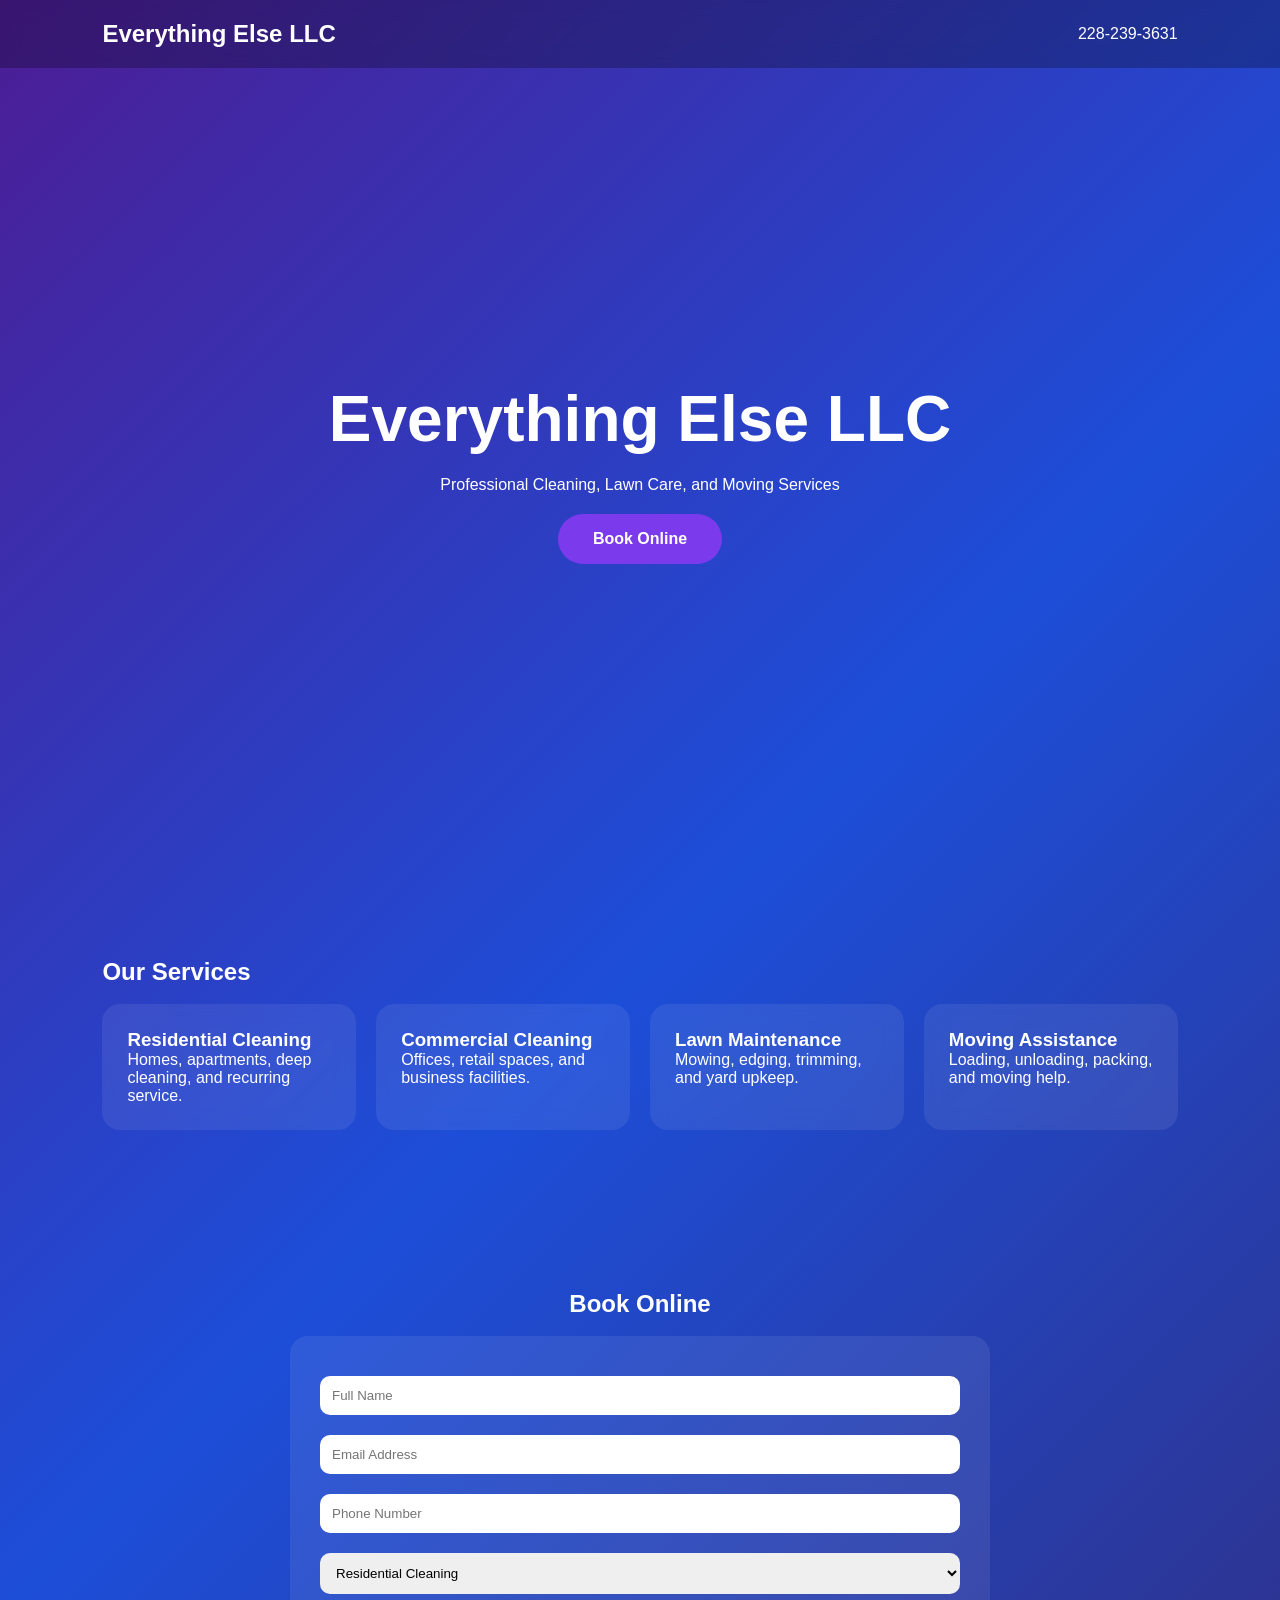
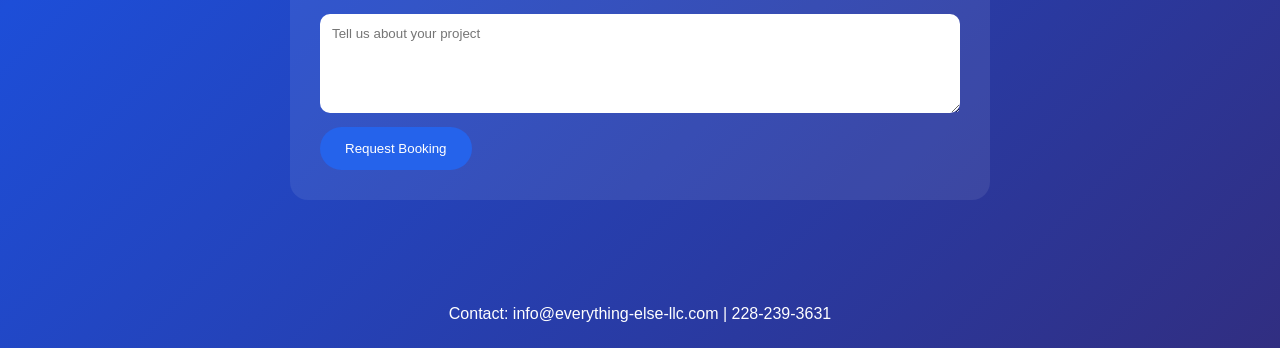
==== commit 9bbacdb4: "Add files via upload" ====
--- a/index.html
+++ b/index.html
@@ -4,72 +4,124 @@
 <meta charset="UTF-8">
 <meta name="viewport" content="width=device-width, initial-scale=1.0">
 <title>Everything Else LLC</title>
-<link rel="stylesheet" href="style.css">
+<style>
+*{margin:0;padding:0;box-sizing:border-box;font-family:Arial,sans-serif}
+body{
+background:linear-gradient(135deg,#4c1d95,#1d4ed8,#312e81);
+color:white;
+min-height:100vh;
+}
+nav{
+padding:20px 8%;
+display:flex;
+justify-content:space-between;
+align-items:center;
+background:rgba(0,0,0,.25);
+backdrop-filter:blur(10px);
+}
+.hero{
+height:90vh;
+display:flex;
+align-items:center;
+justify-content:center;
+text-align:center;
+padding:20px;
+}
+.hero h1{font-size:4rem;margin-bottom:20px}
+.btn{
+display:inline-block;
+padding:16px 35px;
+background:#7c3aed;
+color:white;
+text-decoration:none;
+border-radius:40px;
+font-weight:bold;
+margin-top:20px;
+}
+.section{padding:80px 8%}
+.cards{
+display:grid;
+grid-template-columns:repeat(auto-fit,minmax(220px,1fr));
+gap:20px;
+}
+.card{
+background:rgba(255,255,255,.08);
+padding:25px;
+border-radius:18px;
+backdrop-filter:blur(10px);
+}
+.booking{
+max-width:700px;
+margin:auto;
+background:rgba(255,255,255,.08);
+padding:30px;
+border-radius:18px;
+}
+input,select,textarea{
+width:100%;
+padding:12px;
+margin:10px 0;
+border:none;
+border-radius:10px;
+}
+button{
+padding:14px 25px;
+border:none;
+border-radius:30px;
+background:#2563eb;
+color:white;
+cursor:pointer;
+}
+footer{text-align:center;padding:25px;}
+</style>
 </head>
 <body>
+
 <nav>
-<div class="logo"><img src="assets/8e77ca83-9b12-418f-a656-74e1271c3702.png" style="height:50px;vertical-align:middle;"> Everything Else LLC</div>
-<ul>
-<li><a href="#services">Services</a></li>
-<li><a href="#gallery">Gallery</a></li>
-<li><a href="#pricing">Pricing</a></li>
-<li><a href="#contact">Contact</a></li>
-</ul>
+<h2>Everything Else LLC</h2>
+<div>228-239-3631</div>
 </nav>
 
-<header class="hero">
-<div class="overlay">
+<section class="hero">
+<div>
 <h1>Everything Else LLC</h1>
-<p>Premium Business Solutions For Everything Else.</p>
-<a class="btn" href="#contact">Get Started</a>
-</div>
-</header>
-
-<section id="services">
-<h2>Our Services</h2>
-<div class="cards">
-<div class="card">Business Support</div>
-<div class="card">Property Services</div>
-<div class="card">Consulting</div>
+<p>Professional Cleaning, Lawn Care, and Moving Services</p>
+<a href="#book" class="btn">Book Online</a>
 </div>
 </section>
 
-<section id="stats">
-<div><h3>500+</h3><p>Projects</p></div>
-<div><h3>98%</h3><p>Client Satisfaction</p></div>
-<div><h3>24/7</h3><p>Support</p></div>
-</section>
-
-<section id="gallery">
-<h2>Gallery</h2>
-<img src="assets/header-image.png" alt="gallery">
-</section>
-
-<section id="pricing">
-<h2>Pricing</h2>
+<section class="section">
+<h2>Our Services</h2><br>
 <div class="cards">
-<div class="card">$499 Starter</div>
-<div class="card">$1499 Professional</div>
-<div class="card">$4999 Elite</div>
+<div class="card"><h3>Residential Cleaning</h3><p>Homes, apartments, deep cleaning, and recurring service.</p></div>
+<div class="card"><h3>Commercial Cleaning</h3><p>Offices, retail spaces, and business facilities.</p></div>
+<div class="card"><h3>Lawn Maintenance</h3><p>Mowing, edging, trimming, and yard upkeep.</p></div>
+<div class="card"><h3>Moving Assistance</h3><p>Loading, unloading, packing, and moving help.</p></div>
 </div>
 </section>
 
-<section id="faq">
-<h2>FAQ</h2>
-<p><strong>Do you offer custom services?</strong> Yes.</p>
-<p><strong>Can I request a quote?</strong> Absolutely.</p>
+<section class="section" id="book">
+<h2 style="text-align:center">Book Online</h2><br>
+<div class="booking">
+<form action="mailto:info@everything-else-llc.com" method="post" enctype="text/plain">
+<input type="text" placeholder="Full Name" required>
+<input type="email" placeholder="Email Address" required>
+<input type="tel" placeholder="Phone Number" required>
+<select>
+<option>Residential Cleaning</option>
+<option>Commercial Cleaning</option>
+<option>Lawn Maintenance</option>
+<option>Moving Assistance</option>
+</select>
+<textarea rows="5" placeholder="Tell us about your project"></textarea>
+<button type="submit">Request Booking</button>
+</form>
+</div>
 </section>
 
-<section id="contact">
-<h2>Contact Us</h2>
-<form>
-<input placeholder="Name">
-<input placeholder="Email">
-<textarea placeholder="Message"></textarea>
-<button>Send</button>
-</form>
-</section>
+<footer>
+<p>Contact: info@everything-else-llc.com | 228-239-3631</p>
+</footer>
 
-<script src="script.js"></script>
 </body>
-</html>+</html>
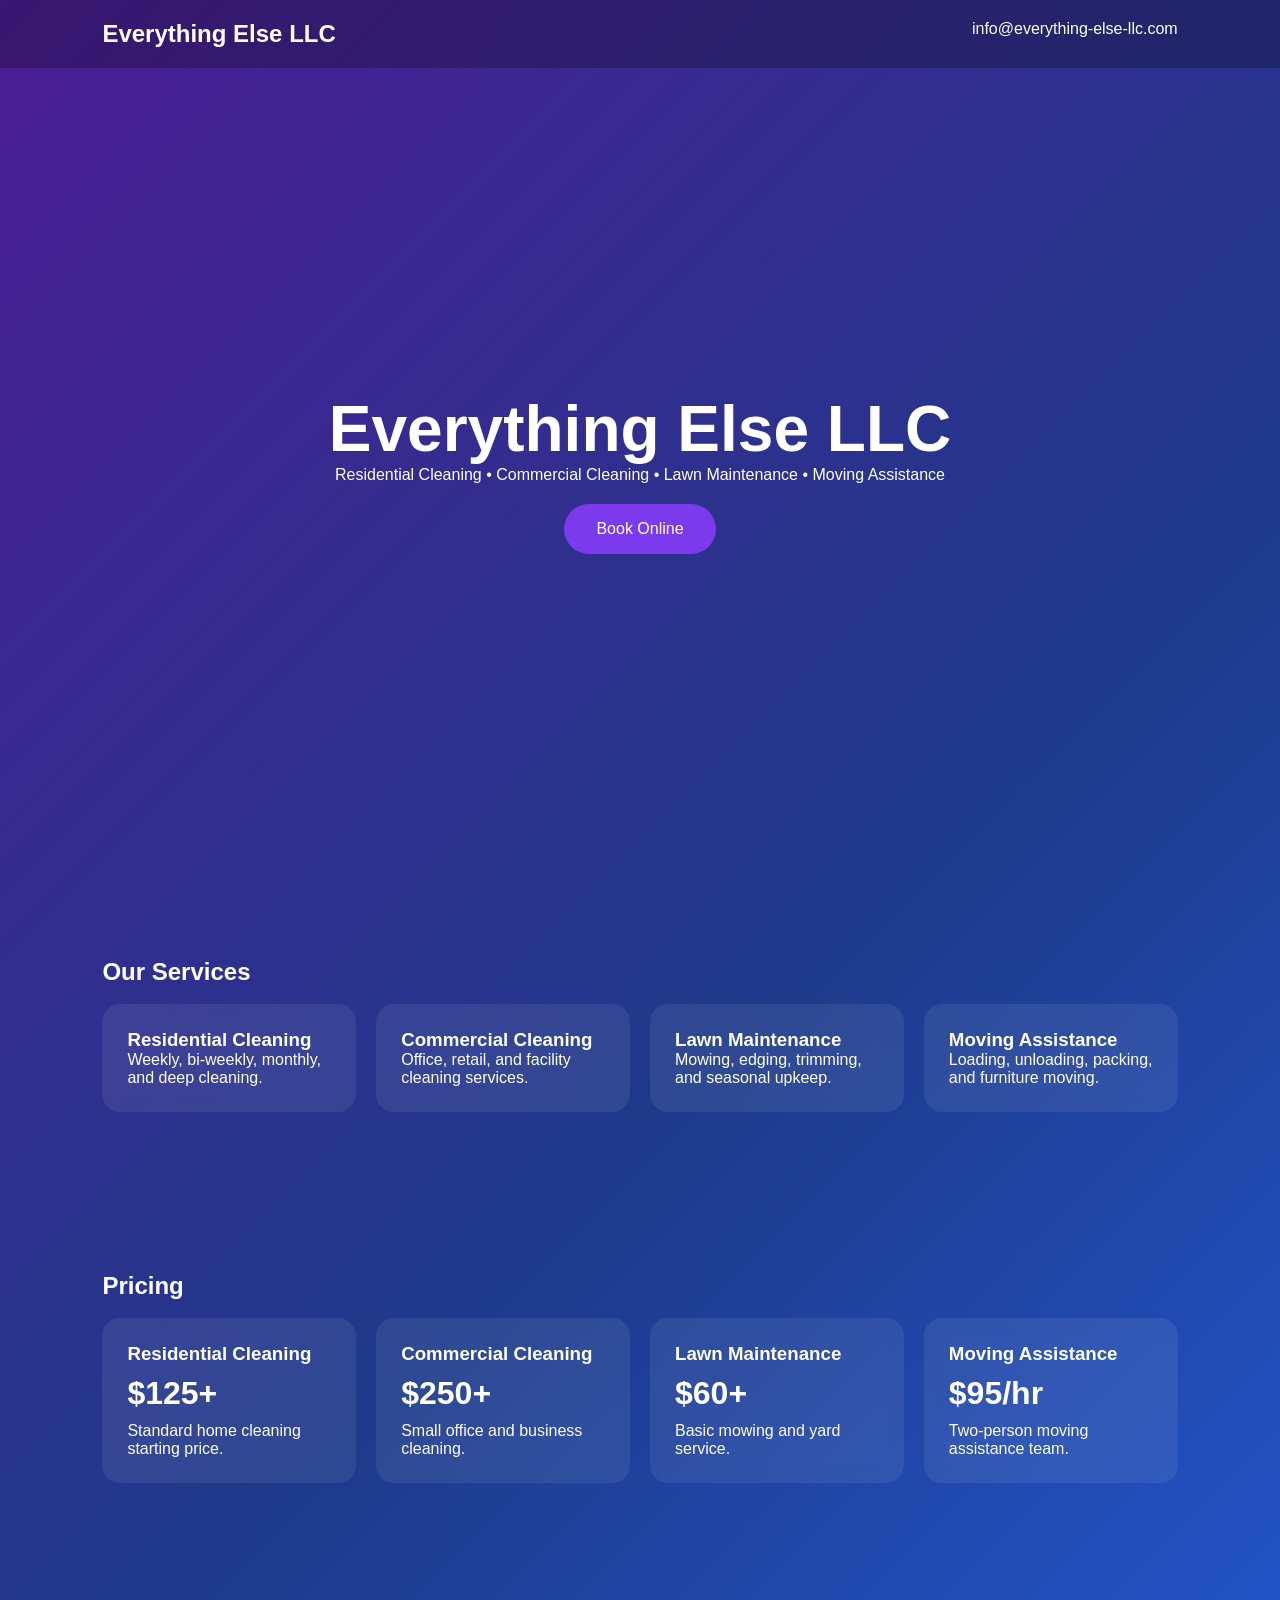
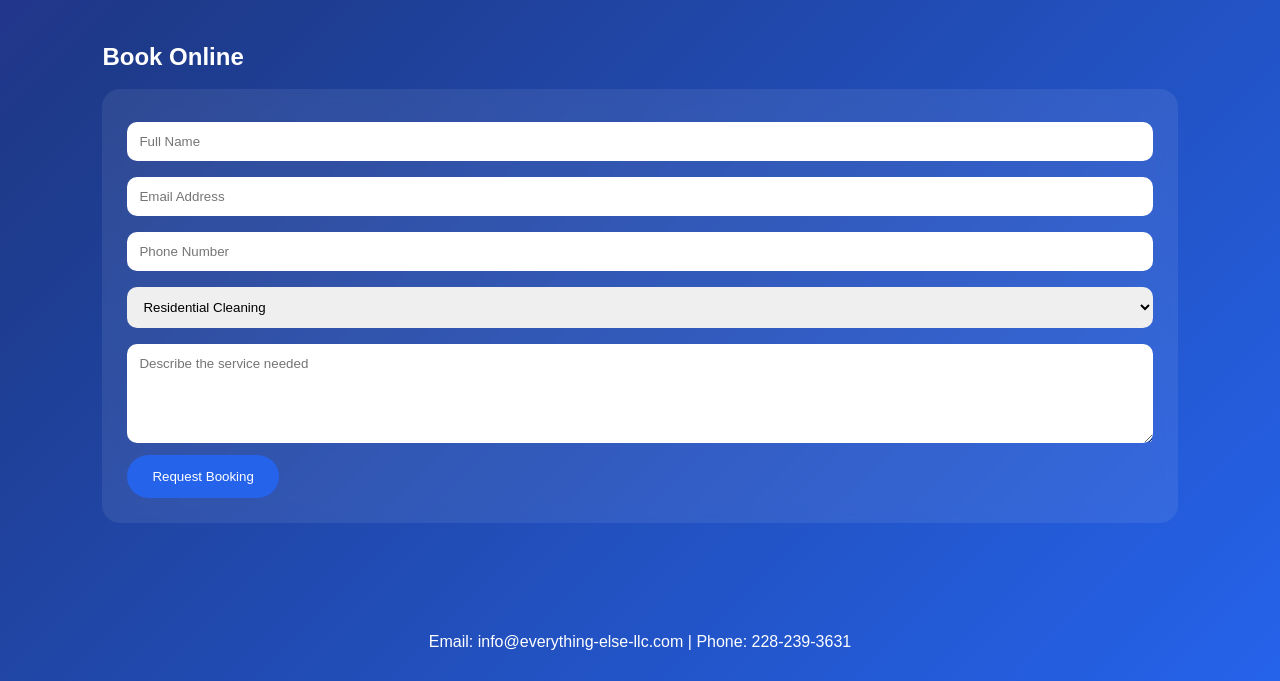
==== commit 4ccf5d7f: "Add files via upload" ====
--- a/index.html
+++ b/index.html
@@ -6,86 +6,30 @@
 <title>Everything Else LLC</title>
 <style>
 *{margin:0;padding:0;box-sizing:border-box;font-family:Arial,sans-serif}
-body{
-background:linear-gradient(135deg,#4c1d95,#1d4ed8,#312e81);
-color:white;
-min-height:100vh;
-}
-nav{
-padding:20px 8%;
-display:flex;
-justify-content:space-between;
-align-items:center;
-background:rgba(0,0,0,.25);
-backdrop-filter:blur(10px);
-}
-.hero{
-height:90vh;
-display:flex;
-align-items:center;
-justify-content:center;
-text-align:center;
-padding:20px;
-}
-.hero h1{font-size:4rem;margin-bottom:20px}
-.btn{
-display:inline-block;
-padding:16px 35px;
-background:#7c3aed;
-color:white;
-text-decoration:none;
-border-radius:40px;
-font-weight:bold;
-margin-top:20px;
-}
+body{background:linear-gradient(135deg,#4c1d95,#1e3a8a,#2563eb);color:white}
+nav{padding:20px 8%;display:flex;justify-content:space-between;background:rgba(0,0,0,.25)}
+.hero{min-height:90vh;display:flex;align-items:center;justify-content:center;text-align:center;padding:20px}
+.hero h1{font-size:4rem}
+.btn{display:inline-block;padding:16px 32px;background:#7c3aed;color:#fff;text-decoration:none;border-radius:40px;margin-top:20px}
 .section{padding:80px 8%}
-.cards{
-display:grid;
-grid-template-columns:repeat(auto-fit,minmax(220px,1fr));
-gap:20px;
-}
-.card{
-background:rgba(255,255,255,.08);
-padding:25px;
-border-radius:18px;
-backdrop-filter:blur(10px);
-}
-.booking{
-max-width:700px;
-margin:auto;
-background:rgba(255,255,255,.08);
-padding:30px;
-border-radius:18px;
-}
-input,select,textarea{
-width:100%;
-padding:12px;
-margin:10px 0;
-border:none;
-border-radius:10px;
-}
-button{
-padding:14px 25px;
-border:none;
-border-radius:30px;
-background:#2563eb;
-color:white;
-cursor:pointer;
-}
-footer{text-align:center;padding:25px;}
+.cards,.pricing{display:grid;grid-template-columns:repeat(auto-fit,minmax(250px,1fr));gap:20px}
+.card{background:rgba(255,255,255,.08);padding:25px;border-radius:18px;backdrop-filter:blur(8px)}
+.price{font-size:2rem;font-weight:bold;margin:10px 0}
+form input,form select,form textarea{width:100%;padding:12px;margin:8px 0;border:none;border-radius:10px}
+button{padding:14px 25px;border:none;border-radius:30px;background:#2563eb;color:white}
+footer{text-align:center;padding:30px}
 </style>
 </head>
 <body>
-
 <nav>
 <h2>Everything Else LLC</h2>
-<div>228-239-3631</div>
+<div>info@everything-else-llc.com</div>
 </nav>
 
 <section class="hero">
 <div>
 <h1>Everything Else LLC</h1>
-<p>Professional Cleaning, Lawn Care, and Moving Services</p>
+<p>Residential Cleaning • Commercial Cleaning • Lawn Maintenance • Moving Assistance</p>
 <a href="#book" class="btn">Book Online</a>
 </div>
 </section>
@@ -93,16 +37,42 @@
 <section class="section">
 <h2>Our Services</h2><br>
 <div class="cards">
-<div class="card"><h3>Residential Cleaning</h3><p>Homes, apartments, deep cleaning, and recurring service.</p></div>
-<div class="card"><h3>Commercial Cleaning</h3><p>Offices, retail spaces, and business facilities.</p></div>
-<div class="card"><h3>Lawn Maintenance</h3><p>Mowing, edging, trimming, and yard upkeep.</p></div>
-<div class="card"><h3>Moving Assistance</h3><p>Loading, unloading, packing, and moving help.</p></div>
+<div class="card"><h3>Residential Cleaning</h3><p>Weekly, bi-weekly, monthly, and deep cleaning.</p></div>
+<div class="card"><h3>Commercial Cleaning</h3><p>Office, retail, and facility cleaning services.</p></div>
+<div class="card"><h3>Lawn Maintenance</h3><p>Mowing, edging, trimming, and seasonal upkeep.</p></div>
+<div class="card"><h3>Moving Assistance</h3><p>Loading, unloading, packing, and furniture moving.</p></div>
+</div>
+</section>
+
+<section class="section">
+<h2>Pricing</h2><br>
+<div class="pricing">
+<div class="card">
+<h3>Residential Cleaning</h3>
+<div class="price">$125+</div>
+<p>Standard home cleaning starting price.</p>
+</div>
+<div class="card">
+<h3>Commercial Cleaning</h3>
+<div class="price">$250+</div>
+<p>Small office and business cleaning.</p>
+</div>
+<div class="card">
+<h3>Lawn Maintenance</h3>
+<div class="price">$60+</div>
+<p>Basic mowing and yard service.</p>
+</div>
+<div class="card">
+<h3>Moving Assistance</h3>
+<div class="price">$95/hr</div>
+<p>Two-person moving assistance team.</p>
+</div>
 </div>
 </section>
 
 <section class="section" id="book">
-<h2 style="text-align:center">Book Online</h2><br>
-<div class="booking">
+<h2>Book Online</h2><br>
+<div class="card">
 <form action="mailto:info@everything-else-llc.com" method="post" enctype="text/plain">
 <input type="text" placeholder="Full Name" required>
 <input type="email" placeholder="Email Address" required>
@@ -113,15 +83,14 @@
 <option>Lawn Maintenance</option>
 <option>Moving Assistance</option>
 </select>
-<textarea rows="5" placeholder="Tell us about your project"></textarea>
+<textarea rows="5" placeholder="Describe the service needed"></textarea>
 <button type="submit">Request Booking</button>
 </form>
 </div>
 </section>
 
 <footer>
-<p>Contact: info@everything-else-llc.com | 228-239-3631</p>
+<p>Email: info@everything-else-llc.com | Phone: 228-239-3631</p>
 </footer>
-
 </body>
-</html>
+</html>
